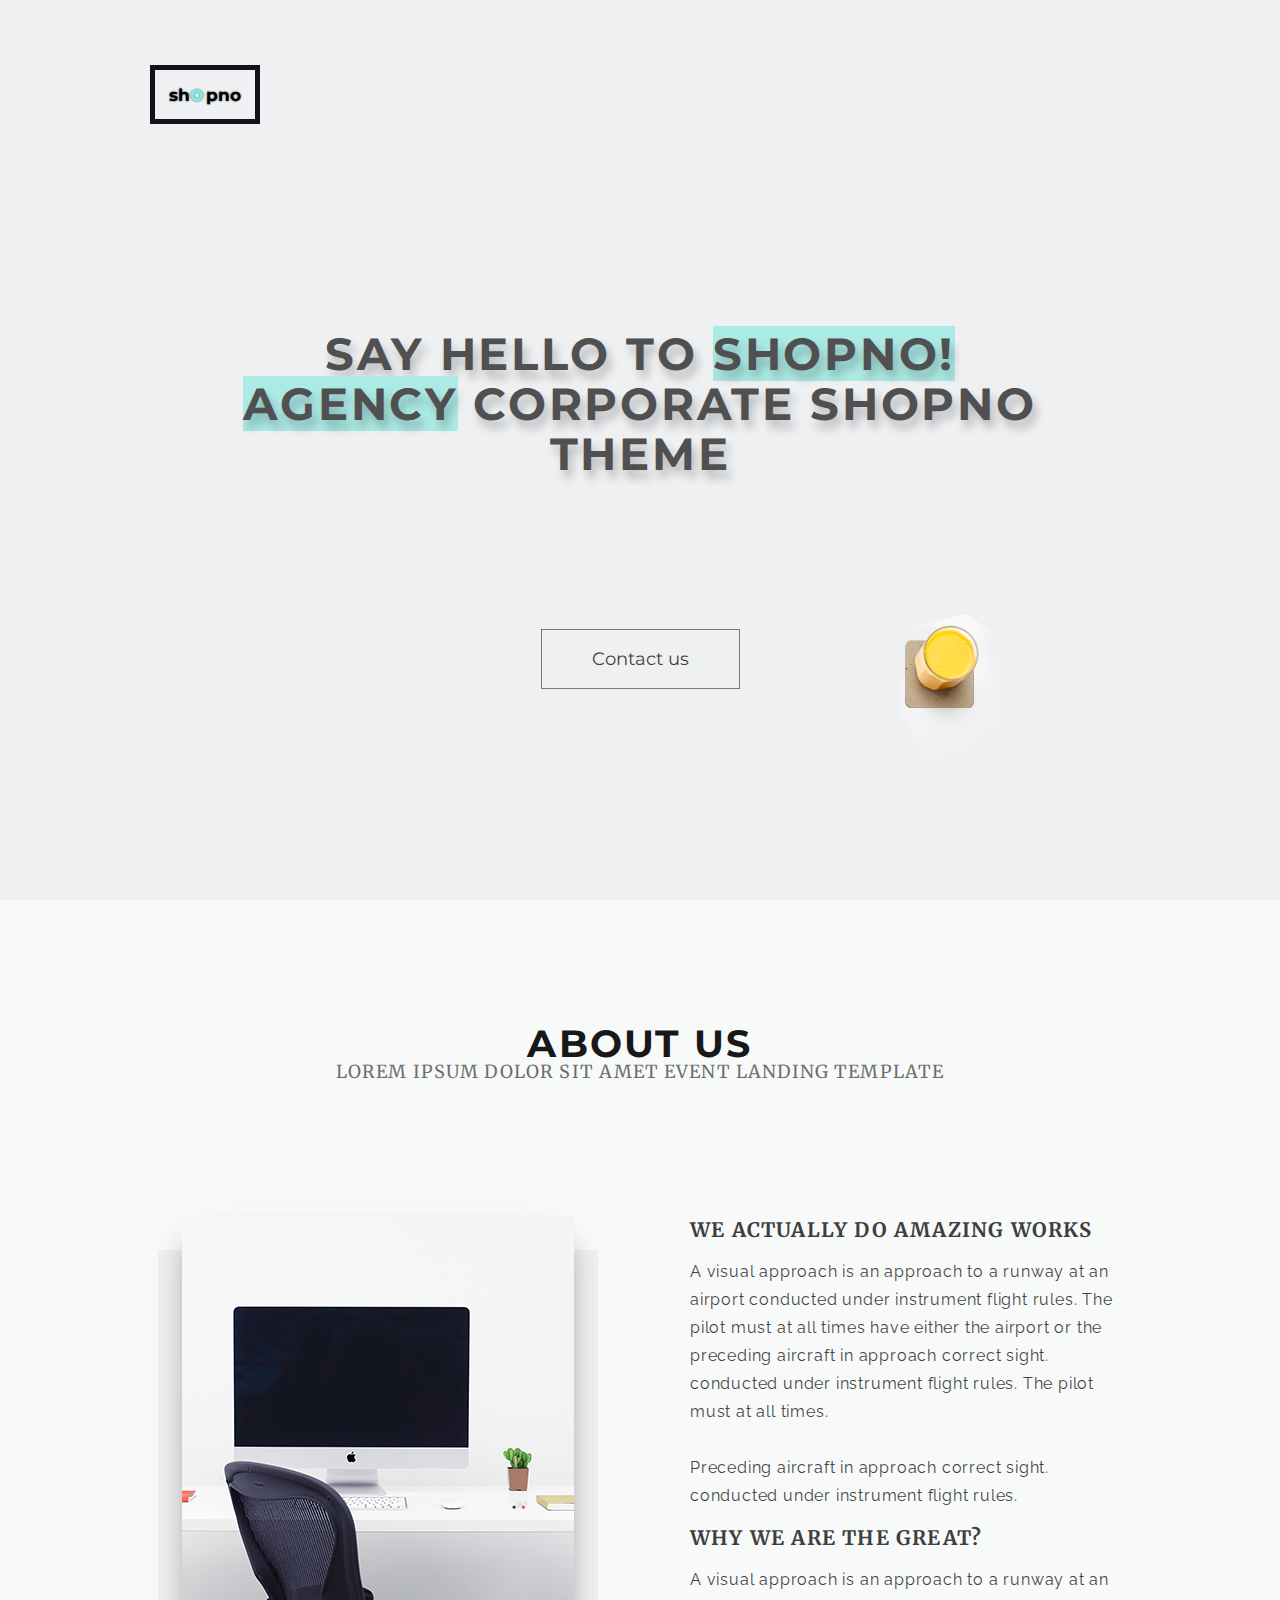
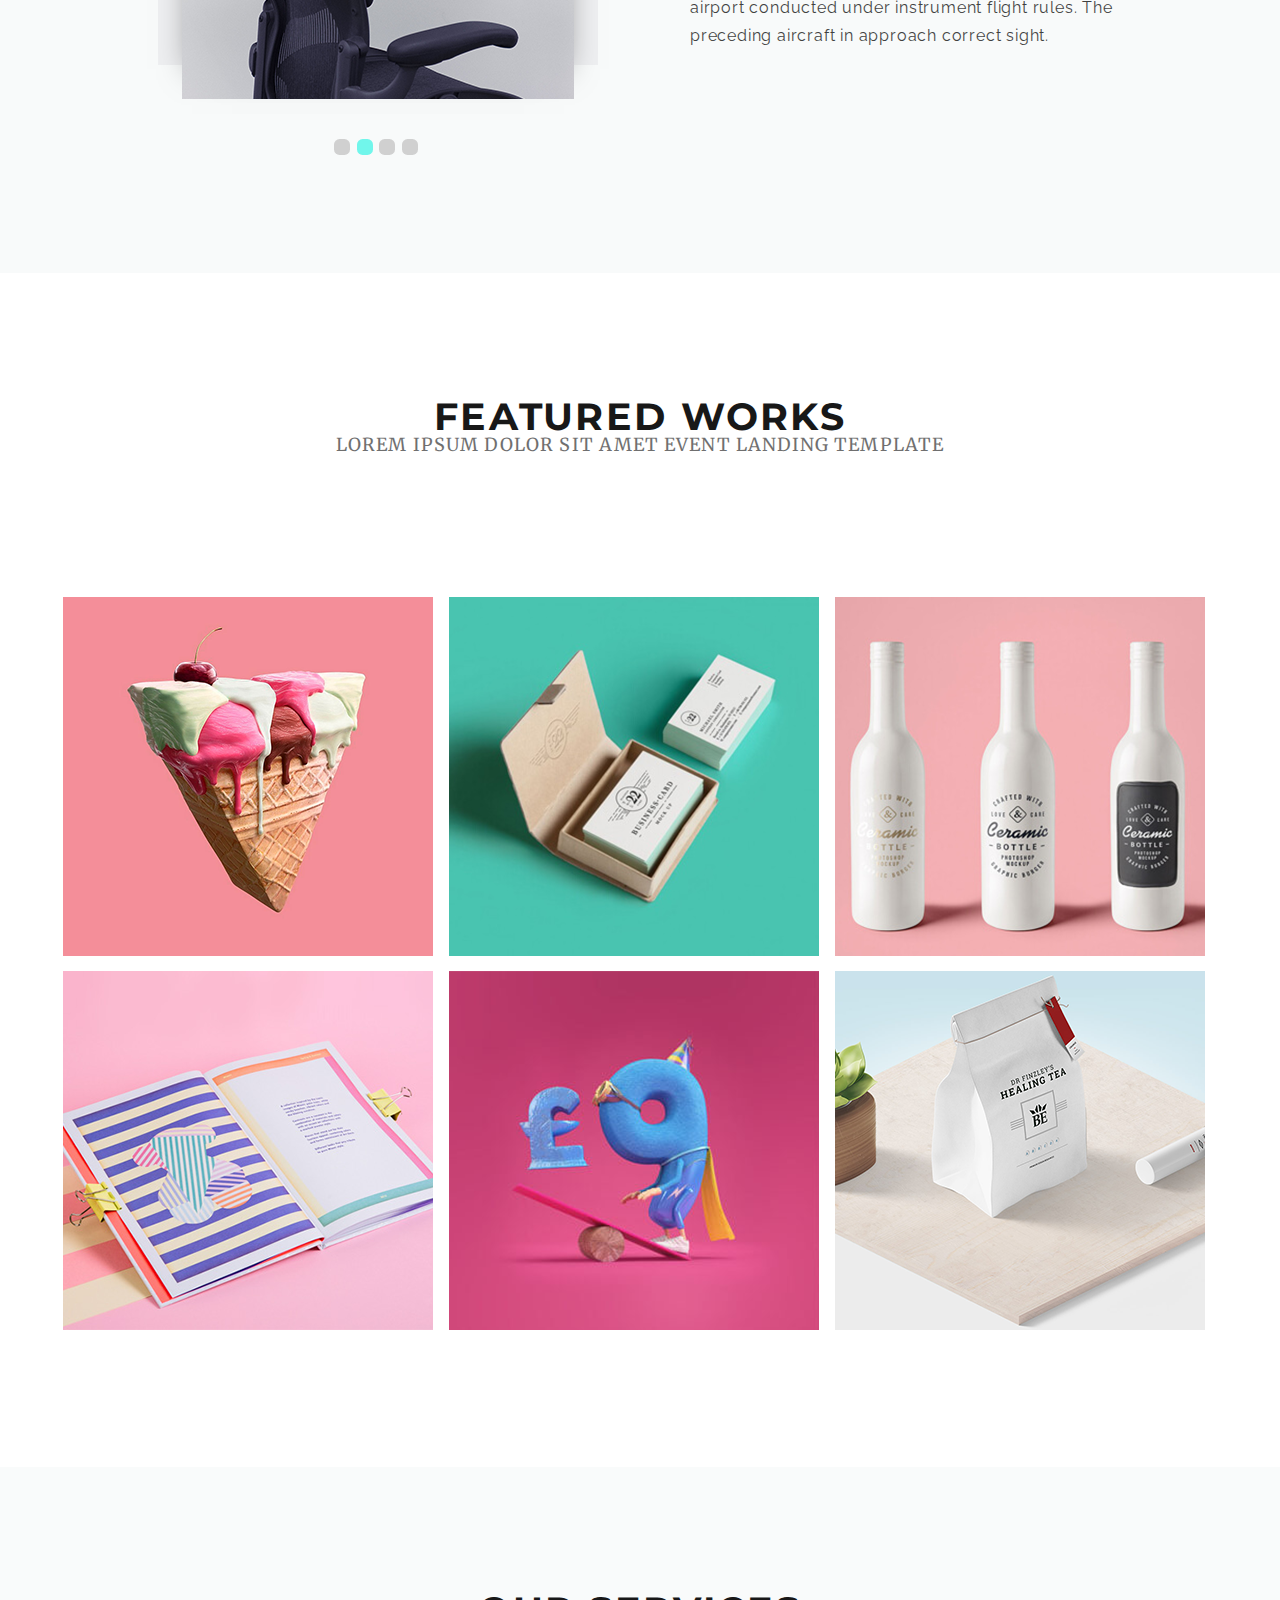
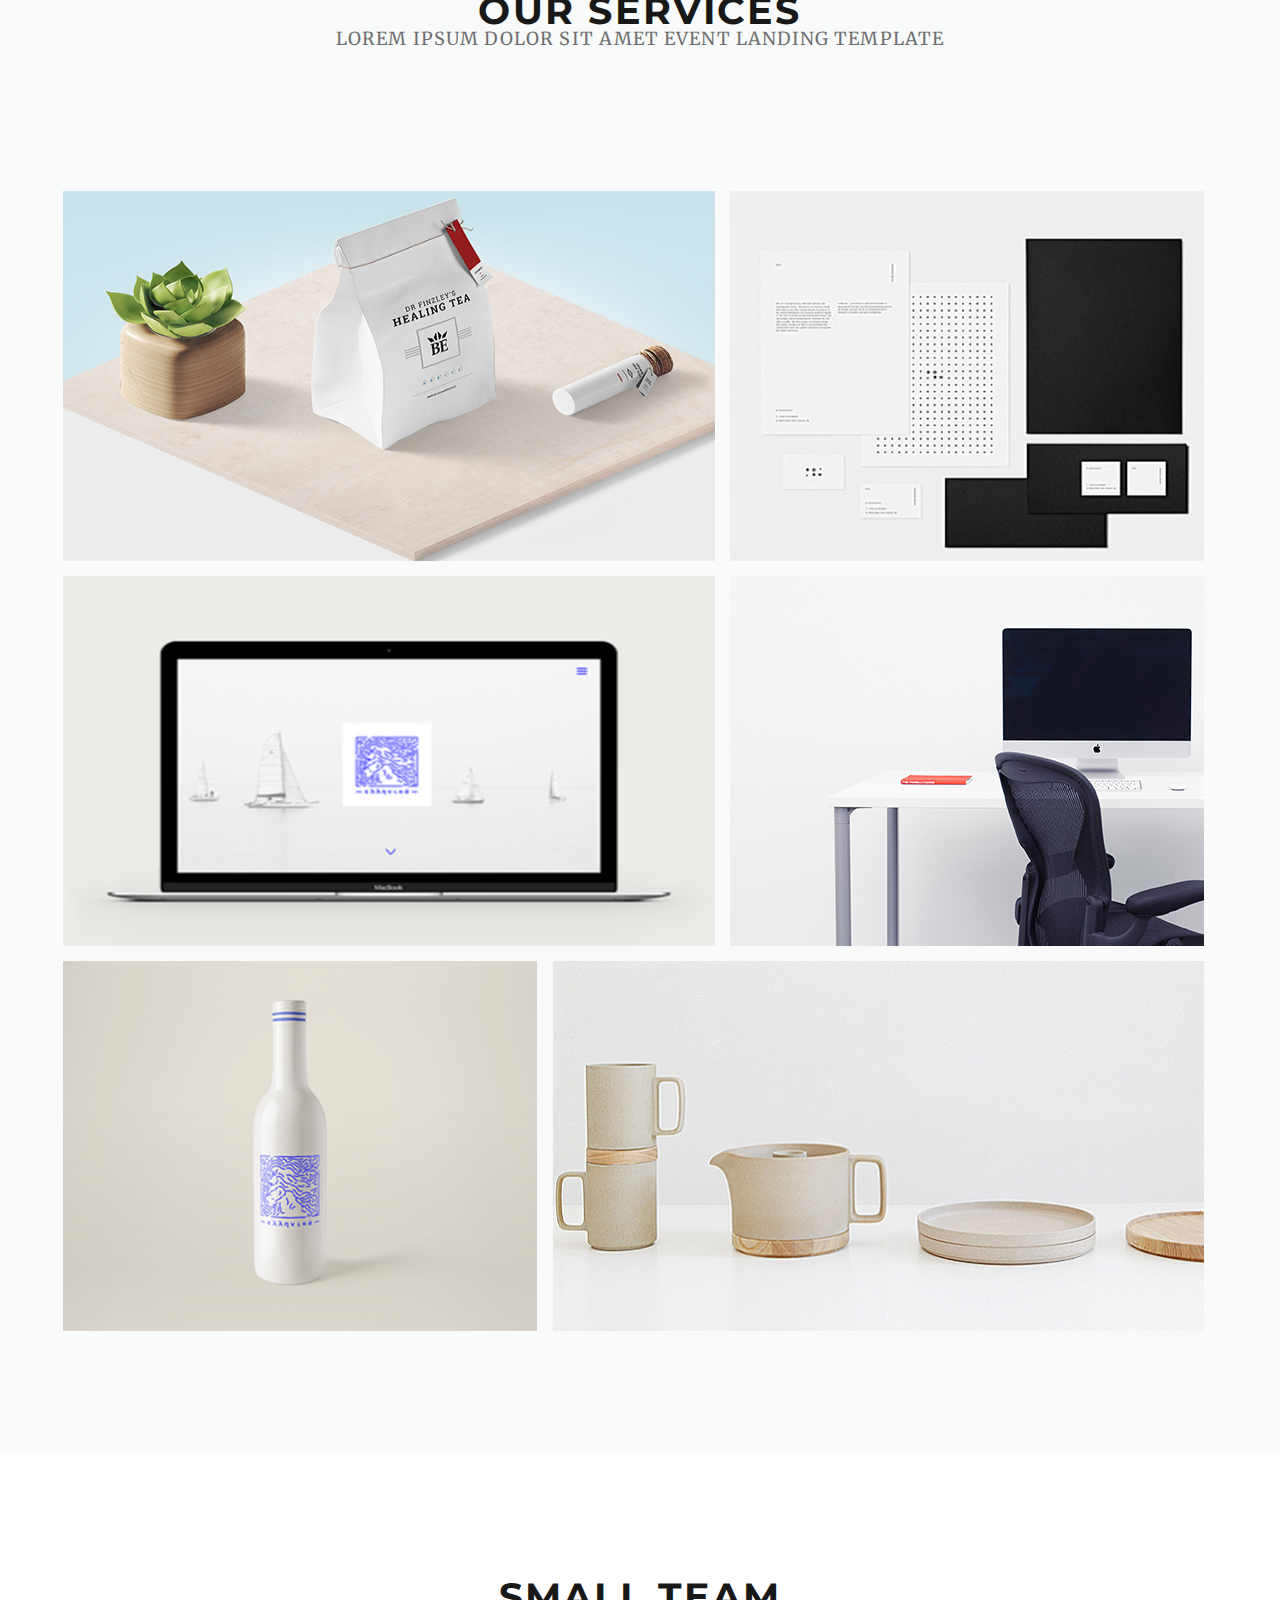
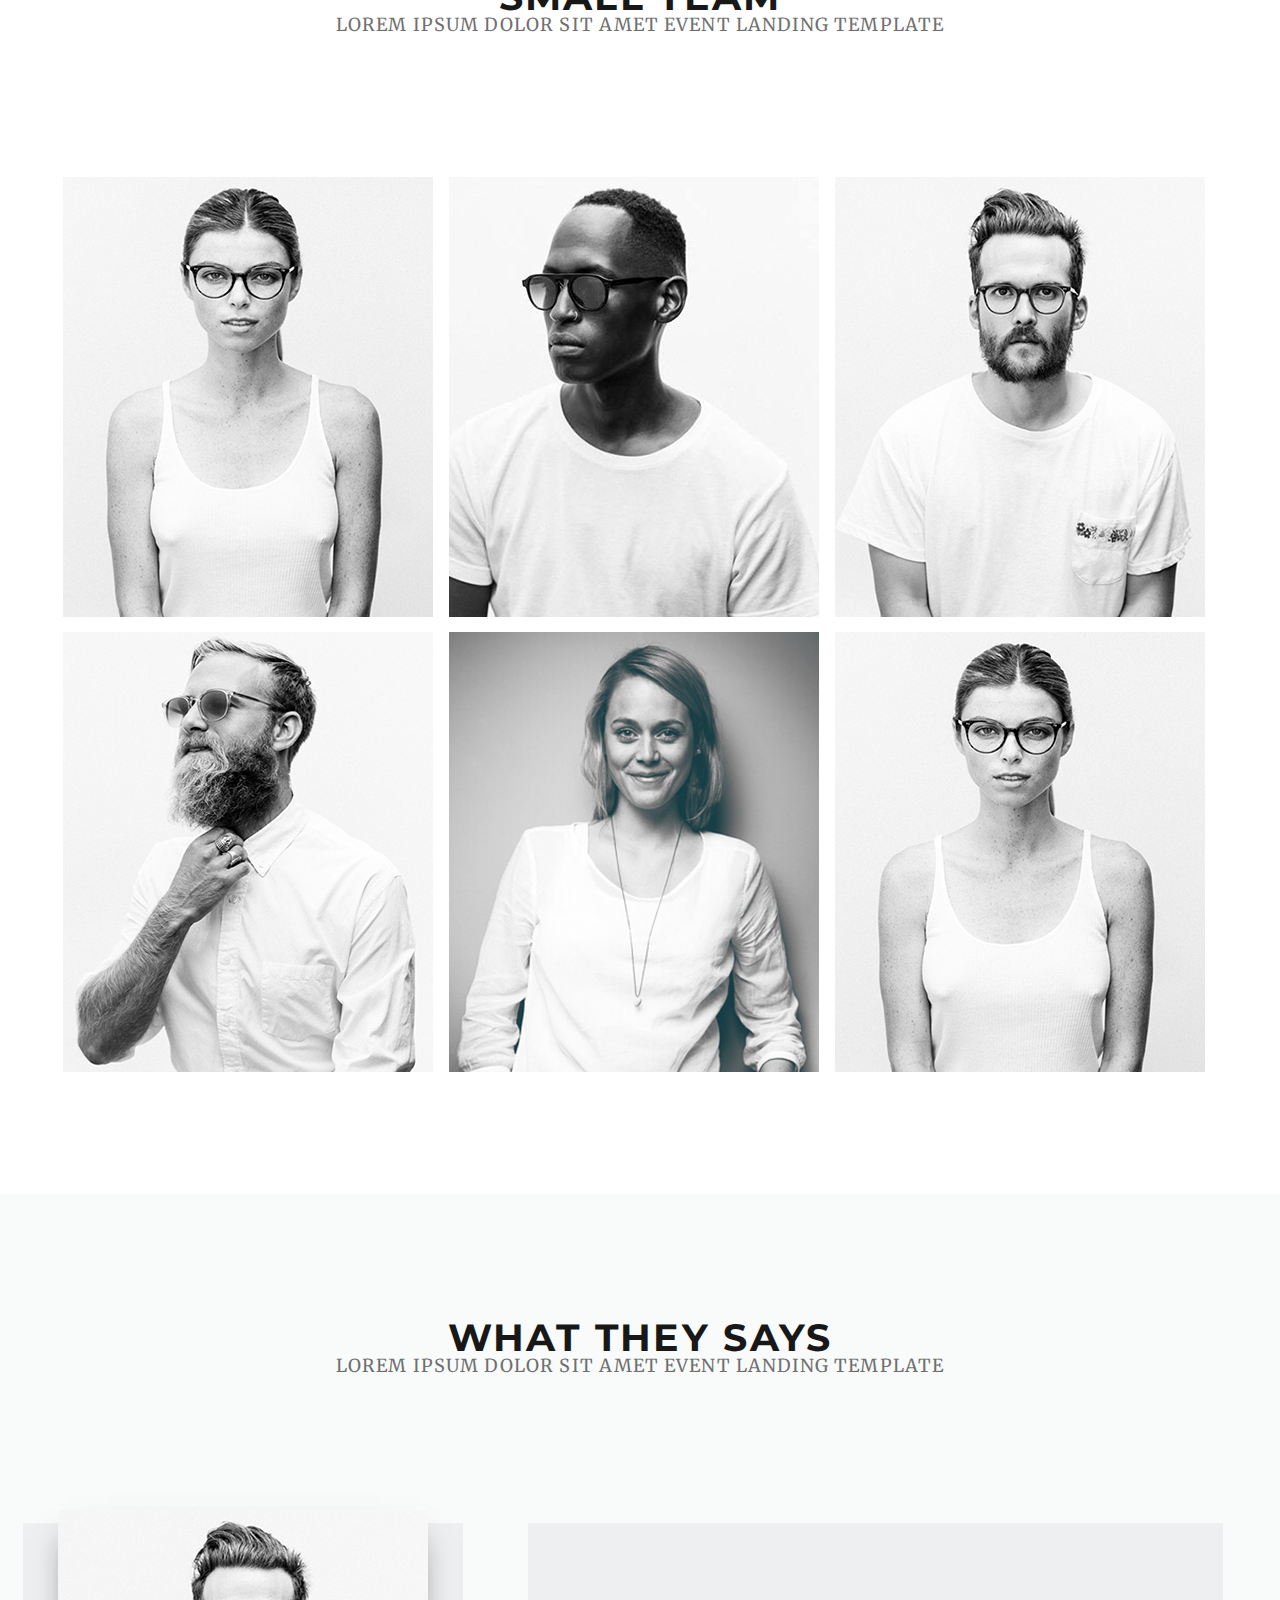
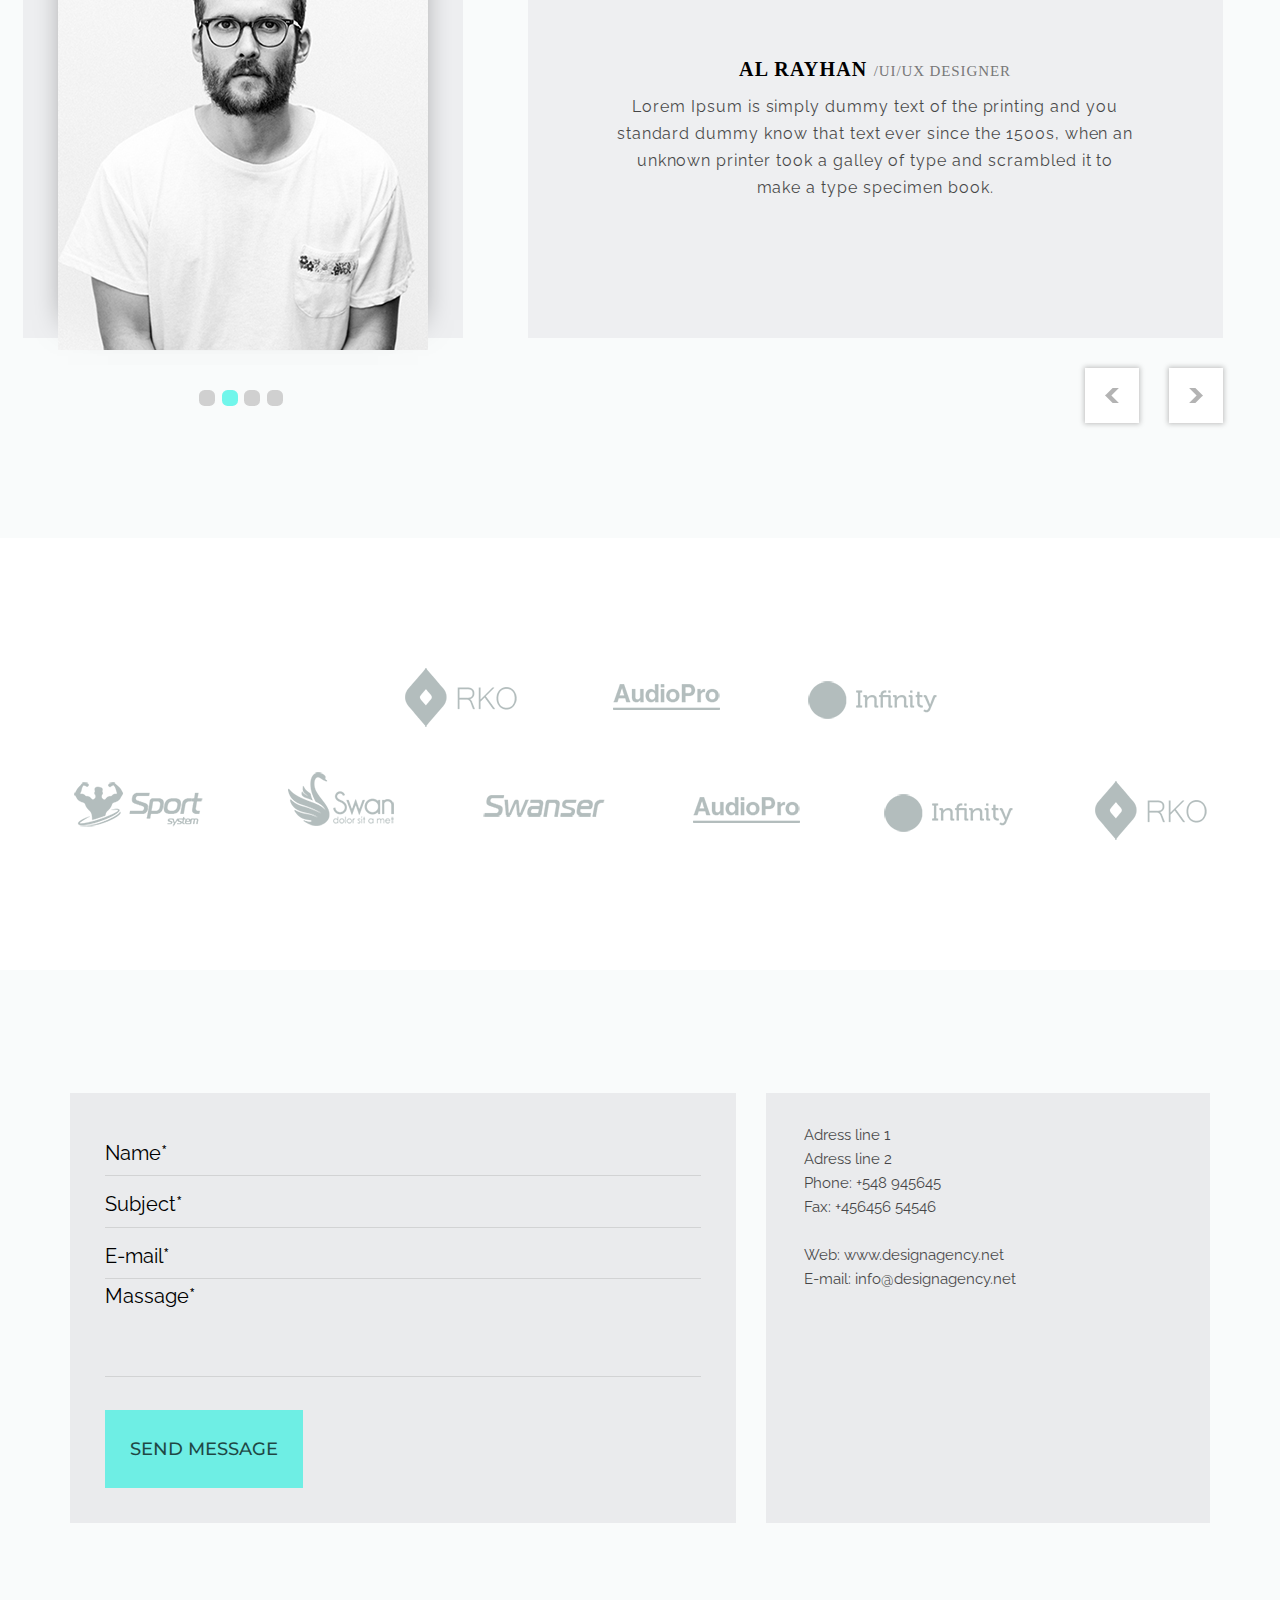
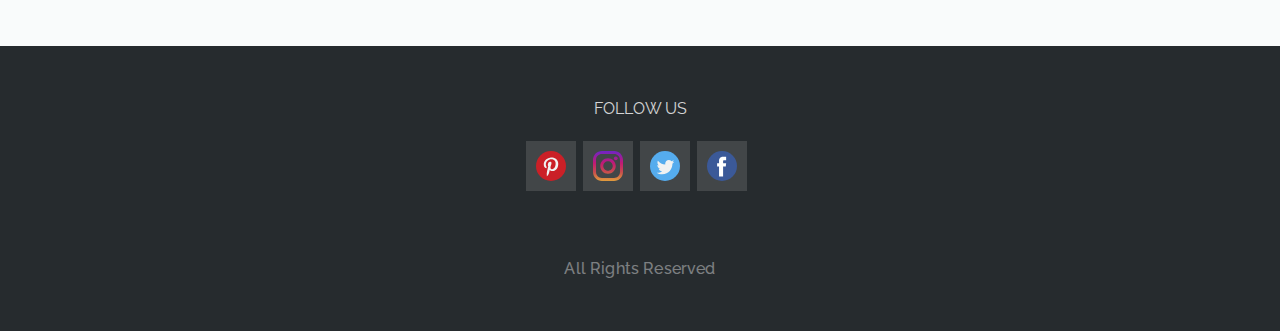
==== index.html @ 1e836f0a "Add files via upload" ====
<!-- Сообщаем браузеру как стоит обрабатывать эту страницу -->
<!DOCTYPE html>
<!-- Оболочка документа, указываем язык содержимого -->
<html lang="ru">
    <!-- Заголовок страницы, контейнер для других важных данных (не отображается) -->
    <head>
        <!-- Заголовок страницы в браузере -->
        <title>Shopno</title>
        <!-- Адаптив -->
        <meta name="viewport" content="width=device-width, initial-scale=1.0, maximum-scale=1.0, user-scalable=0" />
        <!-- Подключаем CSS -->
        <link rel="stylesheet" href="css/style.css" />
        <!-- Кодировка страницы -->
        <meta charset="UTF-8">
        <!--fonts-->
        <!--Merriweather-->
        <link href="https://fonts.googleapis.com/css2?family=Merriweather:ital,wght@0,300;0,700;1,400;1,700&display=swap" rel="stylesheet">
        <!--Montserrat-->
        <link href="https://fonts.googleapis.com/css2?family=Montserrat:wght@400;700&display=swap" rel="stylesheet">
        <!--Raleway-->
        <link href="https://fonts.googleapis.com/css2?family=Raleway:wght@400;500&display=swap" rel="stylesheet">
    </head>
    <body>
    <div class="sectionStart">
        <div class="logo"> <p>sh<span>o</span>pno</p></div>
        <div class="title"><h1>Say Hello to <span>SHOPNO! <br> Agency</span> CORPORATE SHOPNO Theme</h1>
        <div class="buttonContactUs"> <p>Contact us</p></div>
        </div>
        <div class="juiceImg"><img src="./img/5-layers.png" alt="" class="juice"></div>
    </div>

<!--    my end-->
    <div class="sectionAboutUs">
        <div class="sectionTitle">
            <h2>ABOUT US <br> <span>Lorem ipsum dolor sit amet event landing template</span></h2>
        </div>
        <div class="aboutUs">
           <div class="slider">
               <div class="slider_img">
                    <div class="blockBehind"></div>
                   <img src="./img/Image.png" alt="">
               </div>
               <div class="slider_radio">
                   <input type="radio" name="r" class="slide1">
                   <input type="radio" name="r" class="slide2" checked>
                   <input type="radio" name="r" class="slide3">
                   <input type="radio" name="r" class="slide4">
               </div>
           </div>
            <div class="aboutUs_text">
                <h2>We Actually Do amazing works</h2>
                <br>
                <p>A visual approach is an approach to a runway at an airport
                conducted under instrument flight rules. The pilot must at all times have either the airport or the preceding aircraft in approach correct sight. conducted under instrument flight rules. The pilot must at all times.
                <br> <br>
                Preceding aircraft in approach correct sight. conducted under instrument flight rules.
                </p>
                <br>
                <h2>why we are the great?</h2>
                <br>
                <p>A visual approach is an approach to a runway at an airport
                conducted under instrument flight rules.
                The preceding aircraft in approach correct sight.
                </p>
            </div>
        </div>
    </div>

    <div class="sectionFeaturedWorks">
        <div class="sectionTitle">
            <h2>featured works<br> <span>Lorem ipsum dolor sit amet event landing template</span></h2>
        </div>
        <div class="galery">
            <div class="galery_image"> <img src="./img/banner3.png" alt=""></div>
            <div class="galery_image"> <img src="./img/5.png" alt=""></div>
            <div class="galery_image"> <img src="./img/6.png" alt=""></div>
            <div class="galery_image"> <img src="./img/work4.png" alt=""></div>
            <div class="galery_image"> <img src="./img/9.png" alt=""></div>
            <div class="galery_image"> <img src="./img/home_dietitian_sectionbg_1.png" alt=""></div>
        </div>
    </div>






    <div class="sectionOurServices">
        <div class="sectionTitle">
            <h2>our services<br> <span>Lorem ipsum dolor sit amet event landing template</span></h2>
        </div>
        <div class="galery2">
            <div class="galery_image__66">
            <a href="#"><div class=hoverEfect>
                <h2>cool psd Design</h2>
                <p>Our most popular service is our we know that sometimes it’s something and you middle most...
                <br> <br>
                know more →
                </p>
            </div></a>
            <img src="./img/home_dietitian_sectionbg_12.png" alt="">
            </div>
            <div class="galery_image__33">
            <a href="#"><div class=hoverEfect>
                <h2>cool psd Design</h2>
                <p>Our most popular service is our we know that sometimes it’s something and you middle most...
                <br> <br>
                know more →
                </p>
            </div></a>
            <img src="./img/img-9.png" alt=""></div>
            <div class="galery_image__66">
            <a href="#"><div class=hoverEfect>
                <h2>Designing is The Cool</h2>
                <p>Our most popular service is our Virtual Receptionist. We know that ...
                <br> <br>
                know more →
                </p>
            </div></a>
            <img src="./img/griego3_1x.png" alt=""></div>
            <div class="galery_image__33">
            <a href="#"><div class=hoverEfect>
                <h2>PSD TO HTML KORI</h2>
                <p>We know that sometimes it’s something and you middle most...
                <br> <br>
                know more →
                </p>
            </div></a>
            <img src="./img/careers-00.png" alt=""></div>
            <div class="galery_image__33">
            <a href="#"><div class=hoverEfect>
                <h2>cool psd Design</h2>
                <p>Our most popular service is our we know that sometimes it’s something and you middle most...
                <br> <br>
                know more →
                </p>
            </div></a>
            <img src="./img/griego4_1x.png" alt=""></div>
            <div class="galery_image__66">
            <a href="#"><div class=hoverEfect>
                <h2>Designing is The Cool</h2>
                <p>Our most popular service is our Virtual Receptionist. We know that ...
                <br> <br>
                know more →</p>
            </div></a>
            <img src="./img/blog-3.png" alt=""></div>
        </div>
    </div>








    <div class="sectionSmallTeam">
        <div class="sectionTitle">
            <h2>small team<br> <span>Lorem ipsum dolor sit amet event landing template</span></h2>
        </div>
        <div class="galery">
            <div class="galery_image">
            <div class="hover_SmallTeam">
                <h2>AL RAYHAN / <span>UI Designer</span></h2>
                <p>Lorem Ipsum is not simply is  an action designer random text.It has roots in a piece. </p>
            </div>
            <img src="./img/team_3.png" alt=""></div>
            <div class="galery_image">
            <div class="hover_SmallTeam">
                <h2>AL RAYHAN / <span>UI Designer</span></h2>
                <p>Lorem Ipsum is not simply is  an action designer random text.It has roots in a piece. </p>
            </div>
            <img src="./img/team_4.png" alt=""></div>
            <div class="galery_image">
            <div class="hover_SmallTeam">
                <h2>AL RAYHAN / <span>UI Designer</span></h2>
                <p>Lorem Ipsum is not simply is  an action designer random text.It has roots in a piece. </p>
            </div>
            <img src="./img/team_1.png" alt=""></div>
            <div class="galery_image">
            <div class="hover_SmallTeam">
                <h2>AL RAYHAN / <span>UI Designer</span></h2>
                <p>Lorem Ipsum is not simply is  an action designer random text.It has roots in a piece. </p>
            </div>
            <img src="./img/team_2.png" alt=""></div>
            <div class="galery_image">
            <div class="hover_SmallTeam">
                <h2>AL RAYHAN / <span>UI Designer</span></h2>
                <p>Lorem Ipsum is not simply is  an action designer random text.It has roots in a piece. </p>
            </div>
            <img src="./img/3.png" alt=""></div>
            <div class="galery_image">
            <div class="hover_SmallTeam">
                <h2>AL RAYHAN / <span>UI Designer</span></h2>
                <p>Lorem Ipsum is not simply is  an action designer random text.It has roots in a piece. </p>
            </div>
            <img src="./img/team_3.png" alt=""></div>
        </div>
    </div>



    <div class="sectionWhatTheySays">
        <div class="sectionTitle">
            <h2>what they says<br> <span>Lorem ipsum dolor sit amet event landing template</span></h2>
        </div>
        <div class="teamSlider">
           <div class="slider" style="flex-basis: 33%;">
               <div class="slider_img">
                    <div class="blockBehind"></div>
                   <img src="./img/team_1.png" alt="">
               </div>
               <div class="slider_radio">
                   <input type="radio" name="r2" class="slide11">
                   <input type="radio" name="r2" class="slide22" checked>
                   <input type="radio" name="r2" class="slide33">
                   <input type="radio" name="r2" class="slide44">
               </div>
           </div>
            <div class="textCard">
                <div class="textBlock">
                    <h2>AL RAYHAN <span>/UI/UX DESIGNER</span></h2>
                    <br>
                    <p>Lorem Ipsum is simply dummy text of the printing and you standard dummy know that text ever since the 1500s, when an unknown printer took a galley of type and scrambled it to make a type specimen book.</p>
                </div>
                <div class="buttons">
                    <div class="buttonSlider"> <img src="./img/Shape_3.png" alt="" class="visibleButton">
                    <img src="./img/Shape_4.png" alt="" style="transform:rotate(180deg);" class="changeButton">
                    </div>
                    <div class="buttonSlider"> <img src="./img/Shape_3.png" alt="" style="transform:rotate(180deg);" class="visibleButton">
                    <img src="./img/Shape_4.png" alt="" class="changeButton">
                    </div>
                </div>
            </div>
        </div>
    </div>


    <div class="sectionTitle">
        <img src="./img/1_copy_2.png" alt="">
    </div>



    <div class="feedBack">
       <div class="feedBack_blocks">
            <div class="massageBlock">
                <input type="name" placeholder="Name*">
                <input type="text" placeholder="Subject*">
                <input type="mail" placeholder="E-mail*">
                <textarea type="text" placeholder="Massage*" symbols="40"></textarea>
                <div class="buttonSend">
                    <p>SEND MESSAGE</p>
                </div>
            </div>
            <div class="novigationBlock">
                <p> Adress line 1  <br>
                    Adress line 2  <br>
                    Phone: +548 945645 <br>
                    Fax: +456456 54546 <br> <br>

                    Web: www.designagency.net <br>
                    E-mail: info@designagency.net
           </p>
           <div class="map">
                <iframe width="100%" height="100%" src="https://maps.google.com/maps?width=700&amp;height=440&amp;hl=en&amp;q=%D0%97%D0%B0%D0%BF%D0%BE%D1%80%D0%BE%D0%B6%D1%8C%D0%B5%2C%20%D0%A0%D0%B5%D0%BA%D0%BE%D1%80%D0%B4%D0%BD%D0%B0%D1%8F%2029+(%D0%9D%D0%B0%D0%B7%D0%B2%D0%B0%D0%BD%D0%B8%D0%B5)&amp;ie=UTF8&amp;t=&amp;z=13&amp;iwloc=B&amp;output=embed" frameborder="0" scrolling="no" marginheight="0" marginwidth="0"></iframe>
           </div>
            </div>
        </div>
    </div>

    <footer>

       <h2>FOLLOW US</h2>
       <div class="links">
       <div class="socialLinks"> <img src="./img/pinterest.svg" alt=""></div>
       <div class="socialLinks"> <img src="./img/instagram.svg" alt=""></div>
       <div class="socialLinks"> <img src="./img/twitter.svg" alt=""></div>
       <div class="socialLinks"> <img src="./img/facebook.svg" alt=""></div>
       </div>
       <p>All Rights Reserved</p>
    </footer>

    </body>
</html>
---- css/style.css ----
@charset "UTF-8";
/*Обнуление*/
* {
  padding: 0;
  margin: 0;
  border: 0;
}

*, *:before, *:after {
  box-sizing: border-box;
}

:focus, :active {
  outline: none;
}

a:focus, a:active {
  outline: none;
}

nav, footer, header, aside {
  display: block;
}

html, body {
  height: 100%;
  width: 100%;
  font-size: 100%;
  line-height: 1;
  font-size: 14px;
  -ms-text-size-adjust: 100%;
  -moz-text-size-adjust: 100%;
  -webkit-text-size-adjust: 100%;
}

input, button, textarea {
  font-family: inherit;
}

input::-ms-clear {
  display: none;
}

button {
  cursor: pointer;
}

button::-moz-focus-inner {
  padding: 0;
  border: 0;
}

a, a:visited {
  text-decoration: none;
}

a:hover {
  text-decoration: none;
}

ul li {
  list-style: none;
}

img {
  vertical-align: top;
}

h1, h2, h3, h4, h5, h6 {
  font-size: inherit;
  font-weight: inherit;
}

/*--------------------*/
.sectionTitle {
  display: flex;
  justify-content: center;
  align-items: center;
  padding: 130px 170px;
  text-align: center;
}
.sectionTitle h2 {
  display: block;
  opacity: 0.9;
  color: #000000;
  font-family: Montserrat;
  font-size: 38px;
  font-weight: 700;
  line-height: 28px;
  text-transform: uppercase;
  letter-spacing: 2.28px;
}
.sectionTitle span {
  display: block;
  opacity: 0.62;
  color: #000000;
  font-family: Merriweather;
  font-size: 18px;
  font-weight: 400;
  line-height: 28px;
  text-transform: uppercase;
  letter-spacing: 1.08px;
}

.slider {
  flex-basis: 50%;
  margin: 0 50px 0 0;
}

.slider_img {
  position: relative;
  display: flex;
  align-items: center;
  justify-content: center;
}
.slider_img img {
  z-index: 2;
  box-shadow: -20px 0 30px -30px rgba(0, 0, 0, 0.5), 20px 0 30px -30px rgba(0, 0, 0, 0.5);
}

.blockBehind {
  width: 440px;
  height: 415px;
  position: absolute;
  background: #eeeff1;
  z-index: 1;
}

.slider_radio {
  padding: 40px 0 0 0;
}
.slider_radio input {
  -webkit-appearance: none;
  appearance: none;
  cursor: pointer;
  border-radius: 35%;
  width: 16px;
  height: 16px;
  background: #d0d0d0;
  transition: 0.2s all linear;
  margin-right: 3px;
  position: relative;
}
.slider_radio input:checked {
  background: #71f6eb;
}

.galery {
  display: inline-flex;
  flex-wrap: wrap;
  width: 1170px;
}
.galery .galery_image {
  padding: 7.5px;
  flex-basis: 33%;
  display: flex;
  justify-content: center;
  align-items: center;
  position: relative;
}

body {
  left: 0;
  top: 0;
  margin: 0;
}

.sectionStart {
  padding: 65px 150px;
  height: 100vh;
  background: #eff0f2;
  position: relative;
}
.sectionStart .logo {
  display: flex;
  justify-content: center;
  align-items: center;
  padding: 10px;
  width: 110px;
  border: 5px solid #170f1c;
}
.sectionStart .logo p {
  text-shadow: 0 0 2px rgba(21, 21, 22, 0.75);
  color: #000000;
  font-family: Montserrat;
  font-size: 17px;
  font-weight: bold;
  line-height: 28px;
}
.sectionStart .logo p span {
  color: #77efe5;
  font-size: 21px;
  font-weight: bold;
  letter-spacing: 1.26px;
}
.sectionStart .title {
  width: 100%;
  height: 100%;
  position: relative;
  display: flex;
  align-items: center;
  justify-content: center;
  flex-direction: column;
}
.sectionStart .title h1 {
  text-align: center;
  font-family: Montserrat;
  font-size: 45px;
  font-weight: 700;
  text-transform: uppercase;
  letter-spacing: 2.7px;
  line-height: 50px;
  text-shadow: 4px 8px 10px rgba(0, 0, 0, 0.24);
  color: #505050;
  margin: 0 0 50px 0;
}
.sectionStart .title span {
  background: #aceae6;
}
.sectionStart .title .buttonContactUs {
  display: flex;
  justify-content: center;
  align-items: center;
  padding: 15px 50px;
  border: 1px solid #777879;
  margin: 100px 0 0 0;
  transition: 0.2s;
  cursor: pointer;
}
.sectionStart .title .buttonContactUs p {
  opacity: 0.75;
  color: #000000;
  font-family: Montserrat;
  font-size: 18px;
  line-height: 28px;
  text-align: left;
}
.sectionStart .title .buttonContactUs:hover {
  background: #aceae6;
}
.sectionStart .juiceImg {
  position: absolute;
  right: 260px;
  bottom: 130px;
}

.sectionAboutUs {
  text-align: center;
  background: #f8fafa;
}
.sectionAboutUs .aboutUs {
  display: inline-flex;
  width: 950px;
  padding: 0 0 115px 0;
}
.sectionAboutUs .aboutUs_text {
  flex-basis: 50%;
  margin: 0 0 0 50px;
}
.sectionAboutUs .aboutUs_text h2 {
  opacity: 0.75;
  color: #000000;
  font-family: Merriweather;
  font-size: 20px;
  font-weight: bold;
  line-height: 28px;
  text-align: left;
  text-transform: uppercase;
  letter-spacing: 1.2px;
}
.sectionAboutUs .aboutUs_text p {
  opacity: 0.74;
  color: #000000;
  font-family: Raleway;
  font-size: 16px;
  line-height: 28px;
  text-align: left;
  letter-spacing: 0.8px;
}
.sectionFeaturedWorks {
  text-align: center;
  background: #ffffff;
  padding: 0 0 130px 0;
}

.hoverEfect {
  display: none;
  width: 100%;
  height: 100%;
  background: rgba(0, 0, 0, 0.5);
  padding: 65px 30px;
}
.hoverEfect h2 {
  opacity: 0.95;
  color: #ffffff;
  font-family: Merriweather;
  font-size: 25px;
  line-height: 29px;
  text-align: left;
  font-weight: bold;
  text-transform: uppercase;
  letter-spacing: 1px;
}
.hoverEfect p {
  opacity: 0.9;
  color: #ffffff;
  font-family: Raleway;
  font-size: 20px;
  line-height: 25px;
  text-align: left;
  font-style: normal;
  letter-spacing: 0.32px;
}

.sectionOurServices {
  text-align: center;
  background: #f9fbfb;
  padding: 0 0 115px 0;
}
.sectionOurServices .galery2 {
  display: inline-flex;
  width: 1170px;
  flex-wrap: wrap;
}
.sectionOurServices .galery_image__66 {
  flex-basis: 66;
  margin: 7.5px;
  position: relative;
}
.sectionOurServices .galery_image__66 img {
  width: 652px;
  height: 370px;
}
.sectionOurServices .galery_image__33 {
  flex-basis: 33.333333%;
  margin: 7.5px;
  position: relative;
}
.sectionOurServices .galery_image__33 img {
  width: 474px;
  height: 370px;
}

.galery_image__66:hover .hoverEfect {
  position: absolute;
  display: block;
}

.galery_image__33:hover .hoverEfect {
  position: absolute;
  display: block;
}

.sectionSmallTeam {
  text-align: center;
  background: #ffffff;
  padding: 0 0 115px 0;
}

.hover_SmallTeam {
  display: none;
}
.hover_SmallTeam h2 {
  padding: 20px 40px 0 40px;
  opacity: 0.95;
  color: #000;
  font-family: Merriweather;
  font-size: 15px;
  font-weight: bold;
  line-height: 24px;
}
.hover_SmallTeam h2 span {
  color: #767070;
  font-family: "Merriweather - Regular";
  font-style: italic;
  letter-spacing: 0.45px;
}
.hover_SmallTeam p {
  padding: 20px 40px 40px 40px;
  float: left;
  opacity: 0.8;
  color: #000000;
  font-family: Raleway;
  font-size: 16px;
  line-height: 24px;
}

.galery_image:hover .hover_SmallTeam {
  display: block;
  width: 80%;
  height: 40%;
  bottom: 50px;
  background: #6ff5ea;
  position: absolute;
}

.sectionWhatTheySays {
  background: #f9fbfb;
  padding: 0 0 115px 0;
  text-align: center;
}
.sectionWhatTheySays .teamSlider {
  display: inline-flex;
  width: 1165px;
}
.sectionWhatTheySays .textCard {
  position: relative;
  display: flex;
  justify-content: center;
  flex-direction: column;
  flex-basis: 66%;
  margin: 12.5px 0 0 50px;
}
.sectionWhatTheySays .textBlock {
  display: flex;
  justify-content: center;
  align-items: center;
  flex-direction: column;
  background: #eeeff1;
  height: 415px;
  padding: 0 85px;
}
.sectionWhatTheySays .textBlock h2 {
  color: #000000;
  font-family: "Merriweather - Bold";
  font-size: 20px;
  font-weight: bold;
  letter-spacing: 1.2px;
  text-transform: uppercase;
}
.sectionWhatTheySays .textBlock span {
  font-family: "Merriweather - Regular";
  font-weight: 400;
  color: #787878;
  font-size: 15px;
  letter-spacing: 0.9px;
  text-transform: uppercase;
}
.sectionWhatTheySays .textBlock p {
  opacity: 0.7;
  color: #000000;
  font-family: Raleway;
  font-size: 16px;
  font-weight: 400;
  line-height: 27px;
  text-align: center;
  letter-spacing: 0.96px;
}

.buttons {
  position: relative;
  display: flex;
  justify-content: flex-end;
  flex-direction: row;
}
.buttons .buttonSlider {
  background: #ffffff;
  padding: 20px;
  width: -webkit-fit-content;
  width: fit-content;
  box-shadow: 0 0 5px 1px #bfbfbf;
  margin: 30px 0 0 30px;
  transition: 0.2s;
  cursor: pointer;
}
.buttons .buttonSlider .changeButton {
  display: none;
}

.buttonSlider:hover {
  background: #71f6eb;
}

.buttonSlider:hover .changeButton {
  display: block;
}

.buttonSlider:hover .visibleButton {
  display: none;
}

.feedBack {
  background: #f9fbfb;
  display: flex;
  justify-content: center;
  padding: 123px 0;
}
.feedBack .feedBack_blocks {
  width: 1140px;
  display: flex;
  justify-content: center;
  align-items: center;
}
.feedBack .massageBlock {
  height: 430px;
  flex-basis: 60%;
  display: flex;
  flex-direction: column;
  padding: 35px;
  background-color: #eaebed;
  margin: 0 15px 0 0;
}
.feedBack input, .feedBack textarea {
  background: rgba(0, 0, 0, 0);
  border-bottom: 1px solid rgba(0, 0, 0, 0.1);
  font-family: Raleway;
  color: #000000;
  font-size: 20px;
  resize: none;
  height: 50px;
  margin: 2.5px 0;
}
.feedBack textarea {
  height: 100px;
}
.feedBack .buttonSend {
  background: #6eeee4;
  width: -webkit-fit-content;
  width: fit-content;
  padding: 25px;
  transition: 0.5s;
  cursor: pointer;
  margin: 30px 0 0 0;
}
.feedBack .buttonSend p {
  opacity: 0.7;
  color: #000000;
  font-family: Montserrat;
  font-size: 18px;
  font-weight: 500;
  line-height: 28px;
  text-transform: uppercase;
}
.feedBack .buttonSend:hover {
  box-shadow: 0 0 10px 1px #7b7b7b;
}
.feedBack .novigationBlock {
  height: 430px;
  flex-basis: 40%;
  margin: 0 0 0 15px;
  padding: 30px;
  background-color: #eaebed;
}
.feedBack .novigationBlock p {
  opacity: 0.7;
  color: #000000;
  font-family: Raleway;
  font-size: 15px;
  font-weight: 400;
  line-height: 24px;
  text-align: left;
  margin: 0 0 20px 8px;
}
.feedBack .map {
  height: 200px;
}

::placeholder {
  /* Chrome, Firefox, Opera, Safari 10.1+ */
  color: #000000;
  opacity: 1;
}

:-ms-input-placeholder {
  /* Internet Explorer 10-11 */
  font-family: "Merriweather - Bold";
}

::-ms-input-placeholder {
  /* Microsoft Edge */
  color: #ffffff;
}

footer {
  background: #262b2e;
  display: flex;
  align-items: center;
  justify-content: center;
  flex-direction: column;
  padding: 50px 0 50px 0;
}
footer h2 {
  opacity: 0.8;
  color: #ffffff;
  font-family: Raleway;
  font-size: 16px;
  font-weight: 400;
  line-height: 25px;
  text-align: left;
  text-transform: uppercase;
}
footer .links {
  display: flex;
}
footer .socialLinks {
  background: #424648;
  padding: 10px;
  transition: 0.5s;
  margin: 20px 7px 35px 0;
  width: -webkit-fit-content;
  width: fit-content;
  cursor: pointer;
}
footer .socialLinks img {
  width: 30px;
  height: 30px;
}
footer p {
  margin: 30px 0 0 0;
  opacity: 0.4;
  color: #ffffff;
  font-family: Raleway;
  font-size: 16px;
  font-weight: 500;
  line-height: 25px;
  text-align: center;
  letter-spacing: 0.16px;
}

.socialLinks:hover {
  background: #6eeee3;
}
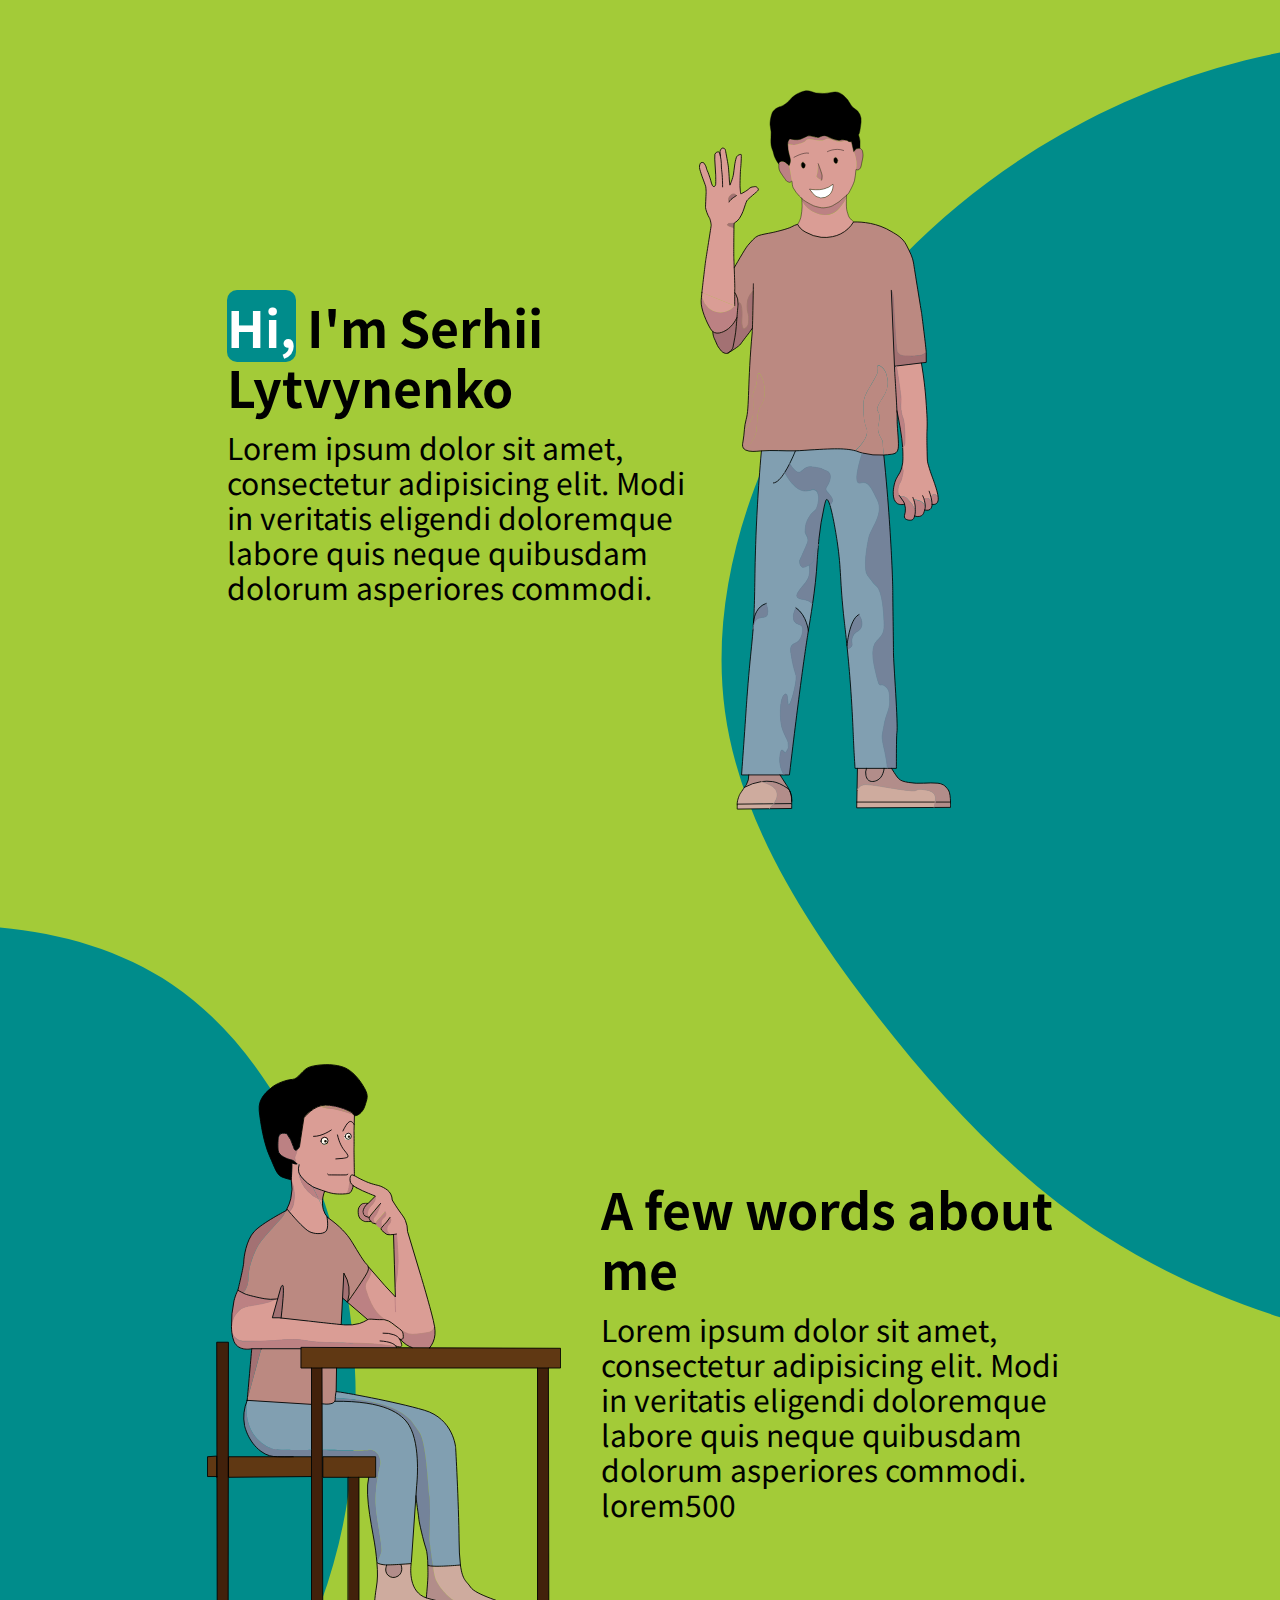
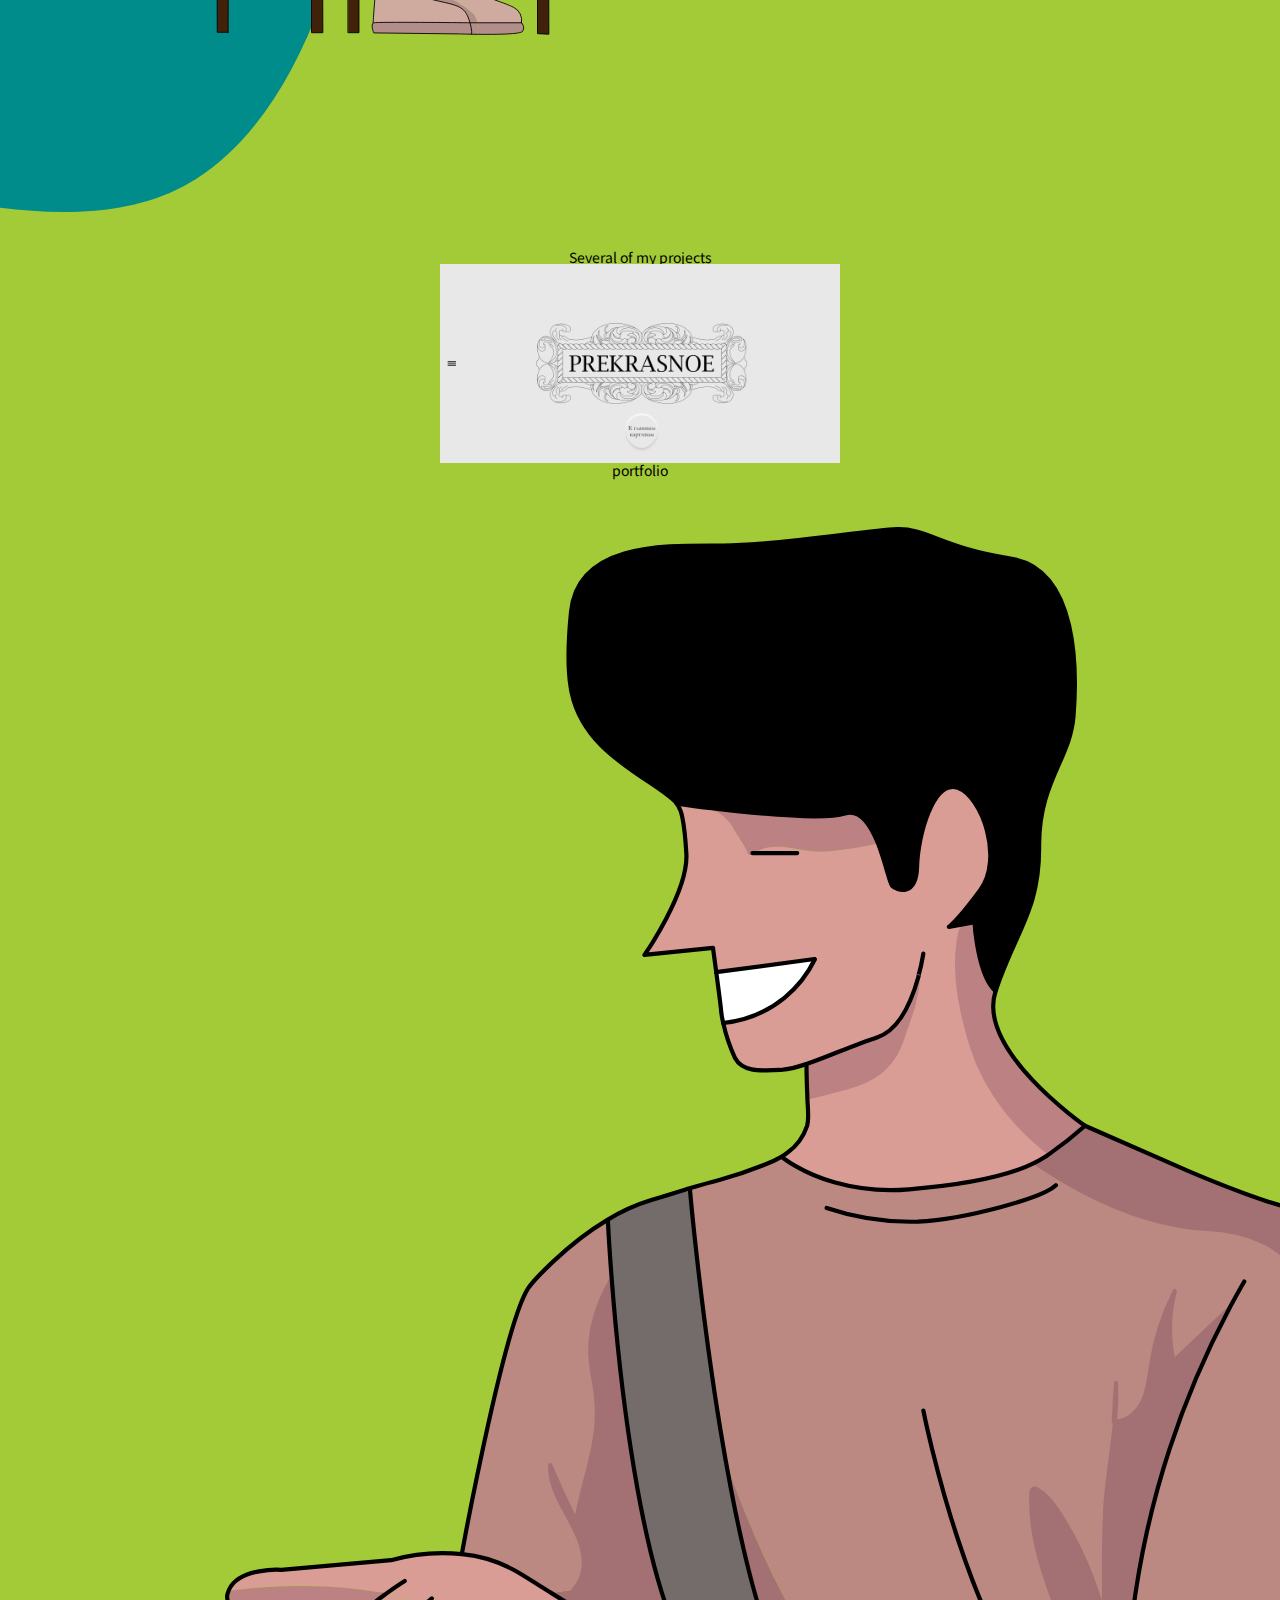
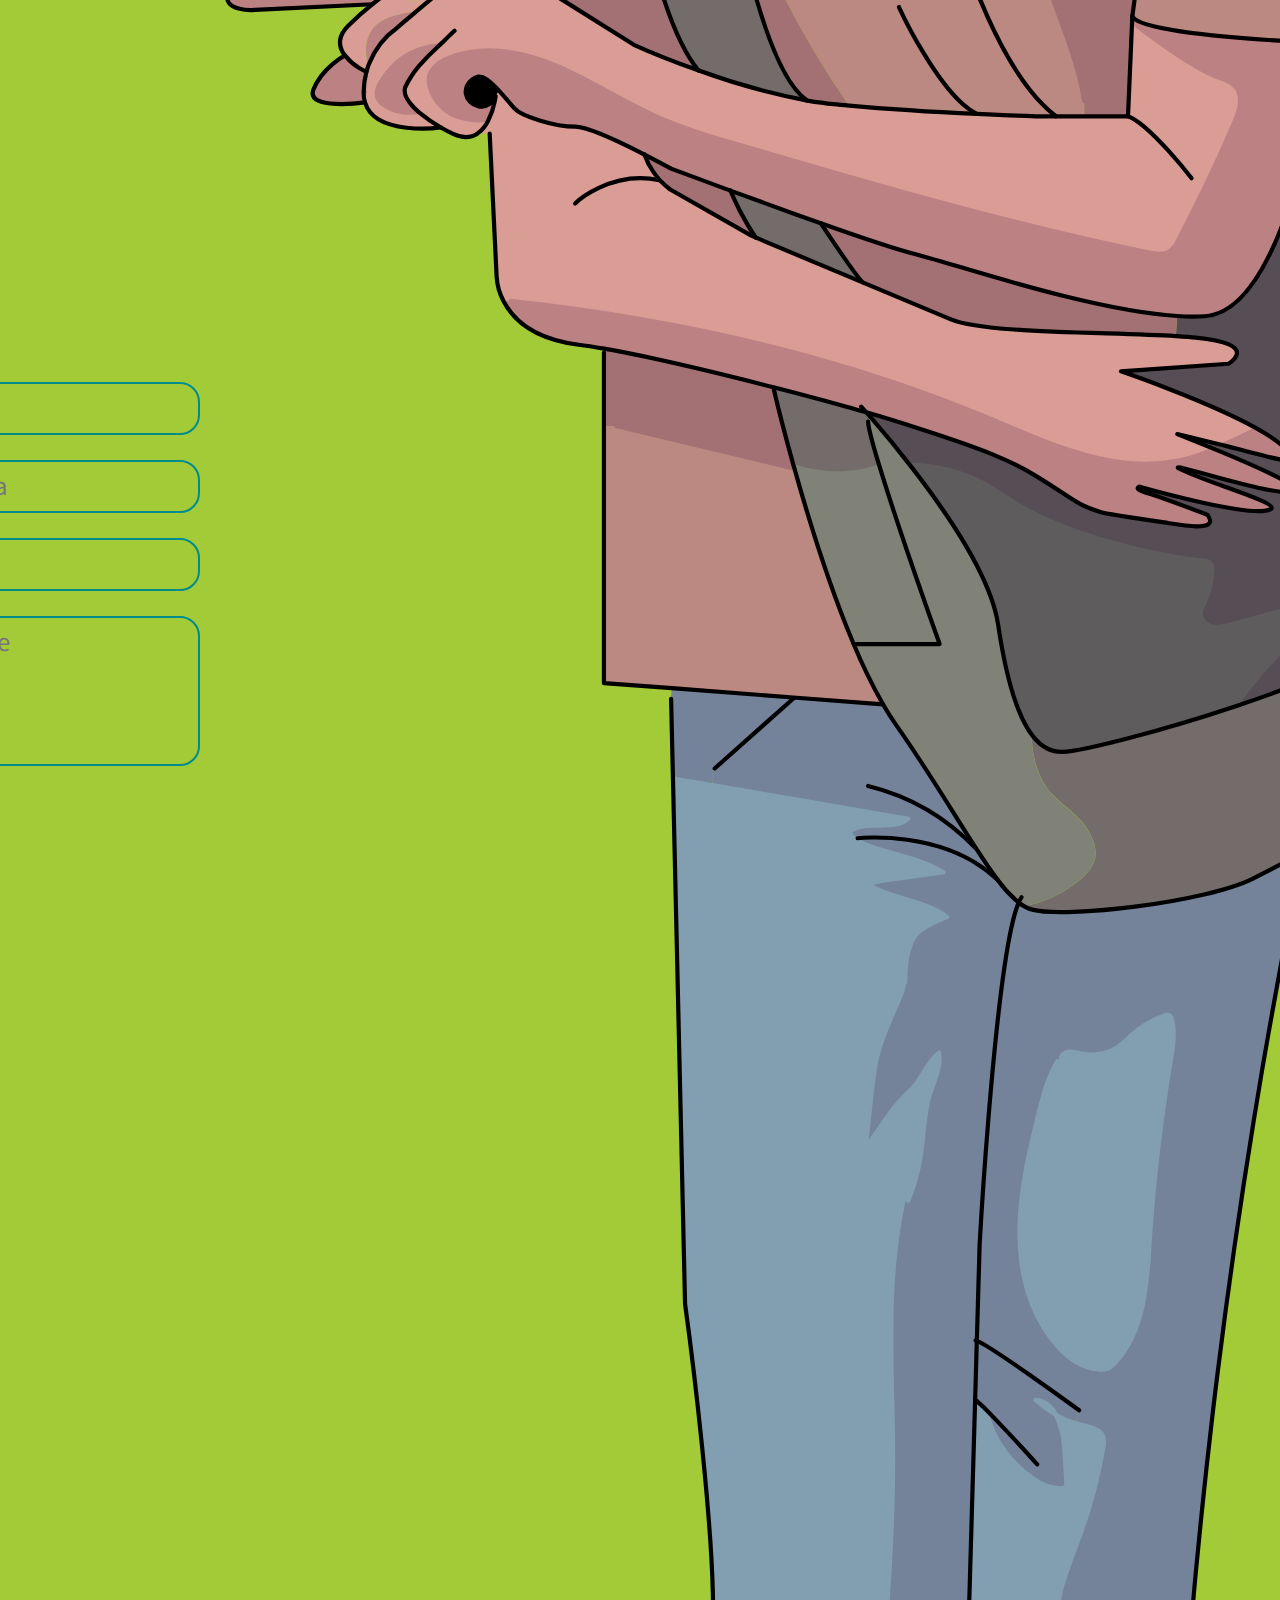
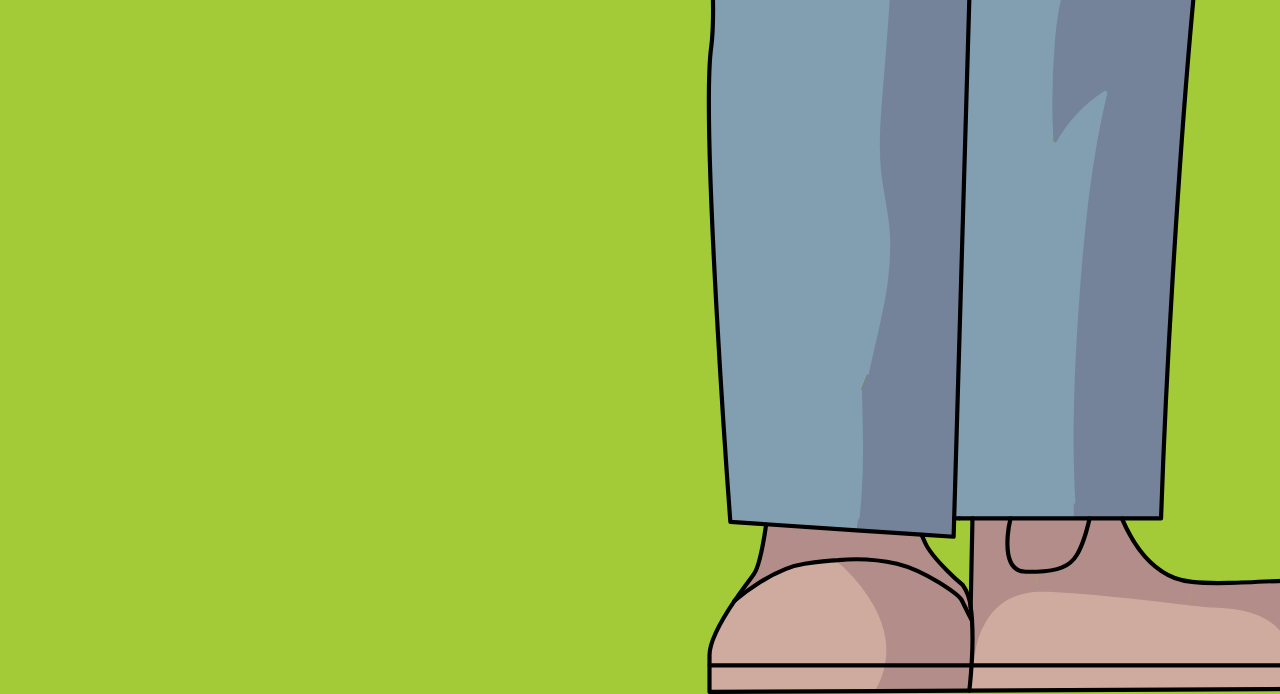
==== commit 088b75b1: "Add files via upload" ====
--- a/index.html
+++ b/index.html
@@ -5,281 +5,89 @@
     <!-- Заголовок страницы, контейнер для других важных данных (не отображается) -->
     <head>
         <!-- Заголовок страницы в браузере -->
-        <title>Shopno</title>
+        <title>Serhii Lytvynenko</title>
         <!-- Адаптив -->
         <meta name="viewport" content="width=device-width, initial-scale=1.0, maximum-scale=1.0, user-scalable=0" />
         <!-- Подключаем CSS -->
         <link rel="stylesheet" href="css/style.css" />
         <!-- Кодировка страницы -->
         <meta charset="UTF-8">
-        <!--fonts-->
-        <!--Merriweather-->
-        <link href="https://fonts.googleapis.com/css2?family=Merriweather:ital,wght@0,300;0,700;1,400;1,700&display=swap" rel="stylesheet">
-        <!--Montserrat-->
-        <link href="https://fonts.googleapis.com/css2?family=Montserrat:wght@400;700&display=swap" rel="stylesheet">
-        <!--Raleway-->
-        <link href="https://fonts.googleapis.com/css2?family=Raleway:wght@400;500&display=swap" rel="stylesheet">
+        <!-- fonts-->
+        <link href="https://fonts.googleapis.com/css2?family=Noto+Sans+KR:wght@300&display=swap" rel="stylesheet">
     </head>
     <body>
-    <div class="sectionStart">
-        <div class="logo"> <p>sh<span>o</span>pno</p></div>
-        <div class="title"><h1>Say Hello to <span>SHOPNO! <br> Agency</span> CORPORATE SHOPNO Theme</h1>
-        <div class="buttonContactUs"> <p>Contact us</p></div>
-        </div>
-        <div class="juiceImg"><img src="./img/5-layers.png" alt="" class="juice"></div>
+
+    <div class="bgBuble">
+    <object class="bgBuble_svg" type="image/svg+xml" data="./img/svg/bubleMain.svg">
+    </object>
+    </div>
+    <div class="bgBuble2">
+    <object class="bgBuble_svg2" type="image/svg+xml" data="./img/svg/bubleMain2.svg">
+    </object>
     </div>
 
-<!--    my end-->
-    <div class="sectionAboutUs">
-        <div class="sectionTitle">
-            <h2>ABOUT US <br> <span>Lorem ipsum dolor sit amet event landing template</span></h2>
-        </div>
-        <div class="aboutUs">
-           <div class="slider">
-               <div class="slider_img">
-                    <div class="blockBehind"></div>
-                   <img src="./img/Image.png" alt="">
-               </div>
-               <div class="slider_radio">
-                   <input type="radio" name="r" class="slide1">
-                   <input type="radio" name="r" class="slide2" checked>
-                   <input type="radio" name="r" class="slide3">
-                   <input type="radio" name="r" class="slide4">
-               </div>
-           </div>
-            <div class="aboutUs_text">
-                <h2>We Actually Do amazing works</h2>
-                <br>
-                <p>A visual approach is an approach to a runway at an airport
-                conducted under instrument flight rules. The pilot must at all times have either the airport or the preceding aircraft in approach correct sight. conducted under instrument flight rules. The pilot must at all times.
-                <br> <br>
-                Preceding aircraft in approach correct sight. conducted under instrument flight rules.
-                </p>
-                <br>
-                <h2>why we are the great?</h2>
-                <br>
-                <p>A visual approach is an approach to a runway at an airport
-                conducted under instrument flight rules.
-                The preceding aircraft in approach correct sight.
-                </p>
-            </div>
-        </div>
-    </div>
-
-    <div class="sectionFeaturedWorks">
-        <div class="sectionTitle">
-            <h2>featured works<br> <span>Lorem ipsum dolor sit amet event landing template</span></h2>
-        </div>
-        <div class="galery">
-            <div class="galery_image"> <img src="./img/banner3.png" alt=""></div>
-            <div class="galery_image"> <img src="./img/5.png" alt=""></div>
-            <div class="galery_image"> <img src="./img/6.png" alt=""></div>
-            <div class="galery_image"> <img src="./img/work4.png" alt=""></div>
-            <div class="galery_image"> <img src="./img/9.png" alt=""></div>
-            <div class="galery_image"> <img src="./img/home_dietitian_sectionbg_1.png" alt=""></div>
-        </div>
-    </div>
-
-
-
-
-
-
-    <div class="sectionOurServices">
-        <div class="sectionTitle">
-            <h2>our services<br> <span>Lorem ipsum dolor sit amet event landing template</span></h2>
-        </div>
-        <div class="galery2">
-            <div class="galery_image__66">
-            <a href="#"><div class=hoverEfect>
-                <h2>cool psd Design</h2>
-                <p>Our most popular service is our we know that sometimes it’s something and you middle most...
-                <br> <br>
-                know more →
-                </p>
-            </div></a>
-            <img src="./img/home_dietitian_sectionbg_12.png" alt="">
-            </div>
-            <div class="galery_image__33">
-            <a href="#"><div class=hoverEfect>
-                <h2>cool psd Design</h2>
-                <p>Our most popular service is our we know that sometimes it’s something and you middle most...
-                <br> <br>
-                know more →
-                </p>
-            </div></a>
-            <img src="./img/img-9.png" alt=""></div>
-            <div class="galery_image__66">
-            <a href="#"><div class=hoverEfect>
-                <h2>Designing is The Cool</h2>
-                <p>Our most popular service is our Virtual Receptionist. We know that ...
-                <br> <br>
-                know more →
-                </p>
-            </div></a>
-            <img src="./img/griego3_1x.png" alt=""></div>
-            <div class="galery_image__33">
-            <a href="#"><div class=hoverEfect>
-                <h2>PSD TO HTML KORI</h2>
-                <p>We know that sometimes it’s something and you middle most...
-                <br> <br>
-                know more →
-                </p>
-            </div></a>
-            <img src="./img/careers-00.png" alt=""></div>
-            <div class="galery_image__33">
-            <a href="#"><div class=hoverEfect>
-                <h2>cool psd Design</h2>
-                <p>Our most popular service is our we know that sometimes it’s something and you middle most...
-                <br> <br>
-                know more →
-                </p>
-            </div></a>
-            <img src="./img/griego4_1x.png" alt=""></div>
-            <div class="galery_image__66">
-            <a href="#"><div class=hoverEfect>
-                <h2>Designing is The Cool</h2>
-                <p>Our most popular service is our Virtual Receptionist. We know that ...
-                <br> <br>
-                know more →</p>
-            </div></a>
-            <img src="./img/blog-3.png" alt=""></div>
-        </div>
-    </div>
-
-
-
-
-
-
-
-
-    <div class="sectionSmallTeam">
-        <div class="sectionTitle">
-            <h2>small team<br> <span>Lorem ipsum dolor sit amet event landing template</span></h2>
-        </div>
-        <div class="galery">
-            <div class="galery_image">
-            <div class="hover_SmallTeam">
-                <h2>AL RAYHAN / <span>UI Designer</span></h2>
-                <p>Lorem Ipsum is not simply is  an action designer random text.It has roots in a piece. </p>
-            </div>
-            <img src="./img/team_3.png" alt=""></div>
-            <div class="galery_image">
-            <div class="hover_SmallTeam">
-                <h2>AL RAYHAN / <span>UI Designer</span></h2>
-                <p>Lorem Ipsum is not simply is  an action designer random text.It has roots in a piece. </p>
-            </div>
-            <img src="./img/team_4.png" alt=""></div>
-            <div class="galery_image">
-            <div class="hover_SmallTeam">
-                <h2>AL RAYHAN / <span>UI Designer</span></h2>
-                <p>Lorem Ipsum is not simply is  an action designer random text.It has roots in a piece. </p>
-            </div>
-            <img src="./img/team_1.png" alt=""></div>
-            <div class="galery_image">
-            <div class="hover_SmallTeam">
-                <h2>AL RAYHAN / <span>UI Designer</span></h2>
-                <p>Lorem Ipsum is not simply is  an action designer random text.It has roots in a piece. </p>
-            </div>
-            <img src="./img/team_2.png" alt=""></div>
-            <div class="galery_image">
-            <div class="hover_SmallTeam">
-                <h2>AL RAYHAN / <span>UI Designer</span></h2>
-                <p>Lorem Ipsum is not simply is  an action designer random text.It has roots in a piece. </p>
-            </div>
-            <img src="./img/3.png" alt=""></div>
-            <div class="galery_image">
-            <div class="hover_SmallTeam">
-                <h2>AL RAYHAN / <span>UI Designer</span></h2>
-                <p>Lorem Ipsum is not simply is  an action designer random text.It has roots in a piece. </p>
-            </div>
-            <img src="./img/team_3.png" alt=""></div>
-        </div>
-    </div>
-
-
-
-    <div class="sectionWhatTheySays">
-        <div class="sectionTitle">
-            <h2>what they says<br> <span>Lorem ipsum dolor sit amet event landing template</span></h2>
-        </div>
-        <div class="teamSlider">
-           <div class="slider" style="flex-basis: 33%;">
-               <div class="slider_img">
-                    <div class="blockBehind"></div>
-                   <img src="./img/team_1.png" alt="">
-               </div>
-               <div class="slider_radio">
-                   <input type="radio" name="r2" class="slide11">
-                   <input type="radio" name="r2" class="slide22" checked>
-                   <input type="radio" name="r2" class="slide33">
-                   <input type="radio" name="r2" class="slide44">
-               </div>
-           </div>
-            <div class="textCard">
-                <div class="textBlock">
-                    <h2>AL RAYHAN <span>/UI/UX DESIGNER</span></h2>
-                    <br>
-                    <p>Lorem Ipsum is simply dummy text of the printing and you standard dummy know that text ever since the 1500s, when an unknown printer took a galley of type and scrambled it to make a type specimen book.</p>
+    <main>
+        <div class="fullScreen">
+            <div class="fullScreen_content">
+                <div class="fullScreen_content_contentSide">
+                    <h1> <span>Hi,</span> I'm Serhii Lytvynenko </h1><br>
+                    <p>Lorem ipsum dolor sit amet, consectetur adipisicing elit. Modi in veritatis eligendi doloremque labore quis neque quibusdam dolorum asperiores commodi.</p>
                 </div>
-                <div class="buttons">
-                    <div class="buttonSlider"> <img src="./img/Shape_3.png" alt="" class="visibleButton">
-                    <img src="./img/Shape_4.png" alt="" style="transform:rotate(180deg);" class="changeButton">
-                    </div>
-                    <div class="buttonSlider"> <img src="./img/Shape_3.png" alt="" style="transform:rotate(180deg);" class="visibleButton">
-                    <img src="./img/Shape_4.png" alt="" class="changeButton">
-                    </div>
+                <div class="fullScreen_content_imgSide">
+                    <object class="me_svg" type="image/svg+xml" data="./img/svg/meHand.svg"></object>
                 </div>
             </div>
         </div>
-    </div>
 
 
-    <div class="sectionTitle">
-        <img src="./img/1_copy_2.png" alt="">
-    </div>
+        <div class="fullScreen">
+            <div class="fullScreen_content">
+                <div class="fullScreen_content_imgSide">
+                    <object class="me_svg" type="image/svg+xml" data="./img/svg/meSitting.svg"></object>
+                </div>
+                <div class="fullScreen_content_contentSide">
+                    <h1> A few words about me</h1><br>
+                    <p>Lorem ipsum dolor sit amet, consectetur adipisicing elit. Modi in veritatis eligendi doloremque labore quis neque quibusdam dolorum asperiores commodi. lorem500</p>
+                </div>
+            </div>
+        </div>
+
+        <div class="works">
+           <h2>Several of my projects</h2>
+            <div class="works_block">
+                <img src="./img/prekrasnoe.png" alt="">
+                <p>portfolio</p>
+                <a href=""></a>
+            </div>
+        </div>
 
 
-
-    <div class="feedBack">
-       <div class="feedBack_blocks">
-            <div class="massageBlock">
-                <input type="name" placeholder="Name*">
-                <input type="text" placeholder="Subject*">
-                <input type="mail" placeholder="E-mail*">
-                <textarea type="text" placeholder="Massage*" symbols="40"></textarea>
-                <div class="buttonSend">
-                    <p>SEND MESSAGE</p>
-                </div>
+        <div class="fullScreen_content_contentSide form">
+            <form method="POST" action="https://formspree.io/sergey159123@ukr.net">
+            <div class="group">
+              <input type="text" required>
+              <span class="bar"></span>
+              <label>Ваше имя</label>
             </div>
-            <div class="novigationBlock">
-                <p> Adress line 1  <br>
-                    Adress line 2  <br>
-                    Phone: +548 945645 <br>
-                    Fax: +456456 54546 <br> <br>
-
-                    Web: www.designagency.net <br>
-                    E-mail: info@designagency.net
-           </p>
-           <div class="map">
-                <iframe width="100%" height="100%" src="https://maps.google.com/maps?width=700&amp;height=440&amp;hl=en&amp;q=%D0%97%D0%B0%D0%BF%D0%BE%D1%80%D0%BE%D0%B6%D1%8C%D0%B5%2C%20%D0%A0%D0%B5%D0%BA%D0%BE%D1%80%D0%B4%D0%BD%D0%B0%D1%8F%2029+(%D0%9D%D0%B0%D0%B7%D0%B2%D0%B0%D0%BD%D0%B8%D0%B5)&amp;ie=UTF8&amp;t=&amp;z=13&amp;iwloc=B&amp;output=embed" frameborder="0" scrolling="no" marginheight="0" marginwidth="0"></iframe>
-           </div>
+            <div class="group">
+              <input type="email" required>
+              <span class="bar"></span>
+              <label>Номер телефона</label>
             </div>
+            <div class="group">
+              <input type="text" required>
+              <span class="bar"></span>
+              <label>24+25=</label>
+            </div>
+            <div class="group">
+              <textarea type="text" required></textarea>
+              <span class="bar"></span>
+              <label>Ваше сообщение</label>
+            </div>
+            <input class="feedback_button" type="submit" value="Send">
+            </form>
+            <object class="me_svg" type="image/svg+xml" data="./img/svg/me.svg"></object>
         </div>
-    </div>
-
-    <footer>
-
-       <h2>FOLLOW US</h2>
-       <div class="links">
-       <div class="socialLinks"> <img src="./img/pinterest.svg" alt=""></div>
-       <div class="socialLinks"> <img src="./img/instagram.svg" alt=""></div>
-       <div class="socialLinks"> <img src="./img/twitter.svg" alt=""></div>
-       <div class="socialLinks"> <img src="./img/facebook.svg" alt=""></div>
-       </div>
-       <p>All Rights Reserved</p>
-    </footer>
-
+    </main>
     </body>
 </html>
--- a/css/style.css
+++ b/css/style.css
@@ -72,551 +72,217 @@
 }
 
 /*--------------------*/
-.sectionTitle {
-  display: flex;
-  justify-content: center;
-  align-items: center;
-  padding: 130px 170px;
-  text-align: center;
-}
-.sectionTitle h2 {
-  display: block;
-  opacity: 0.9;
-  color: #000000;
-  font-family: Montserrat;
-  font-size: 38px;
-  font-weight: 700;
-  line-height: 28px;
-  text-transform: uppercase;
-  letter-spacing: 2.28px;
-}
-.sectionTitle span {
-  display: block;
-  opacity: 0.62;
-  color: #000000;
-  font-family: Merriweather;
-  font-size: 18px;
-  font-weight: 400;
-  line-height: 28px;
-  text-transform: uppercase;
-  letter-spacing: 1.08px;
-}
-
-.slider {
-  flex-basis: 50%;
-  margin: 0 50px 0 0;
-}
-
-.slider_img {
-  position: relative;
-  display: flex;
-  align-items: center;
-  justify-content: center;
-}
-.slider_img img {
-  z-index: 2;
-  box-shadow: -20px 0 30px -30px rgba(0, 0, 0, 0.5), 20px 0 30px -30px rgba(0, 0, 0, 0.5);
-}
-
-.blockBehind {
-  width: 440px;
-  height: 415px;
+body {
+  overflow-x: hidden;
+  font-family: "Noto Sans KR", sans-serif;
+  background: #A3CB38;
+}
+
+.bgBuble {
+  right: 0;
   position: absolute;
-  background: #eeeff1;
   z-index: 1;
 }
-
-.slider_radio {
-  padding: 40px 0 0 0;
-}
-.slider_radio input {
-  -webkit-appearance: none;
-  appearance: none;
-  cursor: pointer;
-  border-radius: 35%;
-  width: 16px;
-  height: 16px;
-  background: #d0d0d0;
-  transition: 0.2s all linear;
-  margin-right: 3px;
-  position: relative;
-}
-.slider_radio input:checked {
-  background: #71f6eb;
-}
-
-.galery {
-  display: inline-flex;
-  flex-wrap: wrap;
-  width: 1170px;
-}
-.galery .galery_image {
-  padding: 7.5px;
-  flex-basis: 33%;
-  display: flex;
-  justify-content: center;
-  align-items: center;
-  position: relative;
-}
-
-body {
+.bgBuble .bgBuble_svg {
+  width: 600px;
+}
+
+.bgBuble2 {
   left: 0;
+  top: 100vh;
+  position: absolute;
+  z-index: 1;
+}
+.bgBuble2 .bgBuble_svg2 {
+  width: 400px;
+}
+
+main {
   top: 0;
-  margin: 0;
-}
-
-.sectionStart {
-  padding: 65px 150px;
-  height: 100vh;
-  background: #eff0f2;
-  position: relative;
-}
-.sectionStart .logo {
-  display: flex;
-  justify-content: center;
-  align-items: center;
-  padding: 10px;
-  width: 110px;
-  border: 5px solid #170f1c;
-}
-.sectionStart .logo p {
-  text-shadow: 0 0 2px rgba(21, 21, 22, 0.75);
-  color: #000000;
-  font-family: Montserrat;
-  font-size: 17px;
-  font-weight: bold;
-  line-height: 28px;
-}
-.sectionStart .logo p span {
-  color: #77efe5;
-  font-size: 21px;
-  font-weight: bold;
-  letter-spacing: 1.26px;
-}
-.sectionStart .title {
+  left: 0;
   width: 100%;
   height: 100%;
-  position: relative;
-  display: flex;
+}
+
+.fullScreen {
+  width: 100vw;
+  min-height: 100vh;
+  position: relative;
+  /* Old - iOS 6-, Safari 3.1~6, Blackberry 7 */
+  /* TWEENER - IE 10 */
+  /* New - Safari 6.1+. iOS 7.1+, Blackberry 10 */
+  display: -moz-flex;
+  display: flex;
+  /* New, Spec - Firefox, Chrome, Opera */
+  /* Chrome 21+, Safari Not supported. */
+  -moz-justify-content: center;
+  /* Chrome 21+, Safari Not supported. */
+  justify-content: center;
+  /* Firefox 20+, Opera 12.10, IE Not supported. */
+}
+.fullScreen .fullScreen_content {
+  z-index: 2;
+  min-height: 100vh;
+  margin: 0 50px;
+  /* Old - iOS 6-, Safari 3.1~6, Blackberry 7 */
+  /* TWEENER - IE 10 */
+  /* New - Safari 6.1+. iOS 7.1+, Blackberry 10 */
+  display: -moz-flex;
+  display: flex;
+  /* New, Spec - Firefox, Chrome, Opera */
+  /* Chrome 21+, Safari Not supported. */
+  -moz-justify-content: center;
+  /* Chrome 21+, Safari Not supported. */
+  justify-content: center;
+  /* Firefox 20+, Opera 12.10, IE Not supported. */
+  /* Safari 7.0+, Chrome 21.0+ */
+  -moz-align-items: center;
   align-items: center;
+  /* Firefox 20.0+, IE11+, Opera 12.10 */
+}
+.fullScreen .fullScreen_content_contentSide {
+  margin: 0 0 0 20px;
+  /* Chrome 21.0+, But Safari & Android & iOS Not supported. */
+  flex-basis: 40%;
+  /* Firefox 22+, IE11, Opera 12.10 */
+}
+.fullScreen h1 {
+  font-size: 50px;
+  line-height: 60px;
+  font-weight: bold;
+}
+.fullScreen span {
+  border-radius: 10px;
+  color: #fff;
+  background: #008C8B;
+}
+.fullScreen p {
+  font-size: 30px;
+  line-height: 35px;
+}
+.fullScreen .fullScreen_content_imgSide {
+  margin: 0 20px 0 0;
+  /* Chrome 21.0+, But Safari & Android & iOS Not supported. */
+  flex-basis: 30%;
+  /* Firefox 22+, IE11, Opera 12.10 */
+}
+.fullScreen .me_svg {
+  max-height: 80vh;
+}
+
+.works {
+  padding: 50px 0;
+  margin: auto 50px;
+  text-align: center;
+}
+.works .works_block {
+  position: relative;
+  transition: 0.3s ease-out;
+  /* Old - iOS 6-, Safari 3.1~6, Blackberry 7 */
+  /* TWEENER - IE 10 */
+  /* New - Safari 6.1+. iOS 7.1+, Blackberry 10 */
+  display: -moz-flex;
+  display: flex;
+  /* New, Spec - Firefox, Chrome, Opera */
+  /* Safari 7.0+, Chrome 21.0+ */
+  -moz-align-items: center;
+  align-items: center;
+  /* Firefox 20.0+, IE11+, Opera 12.10 */
+  /* Chrome 21.0+, But Safari & Android & iOS Not supported. */
+  -moz-flex-direction: column;
+  flex-direction: column;
+  /* Firefox 28+, IE11, Opera 12.10 */
+}
+.works img {
+  width: 400px;
+}
+.works .works_block:hover {
+  background: #008C8B;
+}
+
+.form {
+  /* Old - iOS 6-, Safari 3.1~6, Blackberry 7 */
+  /* TWEENER - IE 10 */
+  /* New - Safari 6.1+. iOS 7.1+, Blackberry 10 */
+  display: -moz-flex;
+  display: flex;
+  /* New, Spec - Firefox, Chrome, Opera */
+  /* Safari 7.0+, Chrome 21.0+ */
+  -moz-align-items: center;
+  align-items: center;
+  /* Firefox 20.0+, IE11+, Opera 12.10 */
+  /* Chrome 21+, Safari Not supported. */
+  -moz-justify-content: center;
+  /* Chrome 21+, Safari Not supported. */
   justify-content: center;
-  flex-direction: column;
-}
-.sectionStart .title h1 {
-  text-align: center;
-  font-family: Montserrat;
-  font-size: 45px;
-  font-weight: 700;
-  text-transform: uppercase;
-  letter-spacing: 2.7px;
-  line-height: 50px;
-  text-shadow: 4px 8px 10px rgba(0, 0, 0, 0.24);
-  color: #505050;
-  margin: 0 0 50px 0;
-}
-.sectionStart .title span {
-  background: #aceae6;
-}
-.sectionStart .title .buttonContactUs {
-  display: flex;
-  justify-content: center;
-  align-items: center;
-  padding: 15px 50px;
-  border: 1px solid #777879;
-  margin: 100px 0 0 0;
-  transition: 0.2s;
+  /* Firefox 20+, Opera 12.10, IE Not supported. */
+}
+
+form {
+  margin: 0 25px;
+}
+
+.group {
+  position: relative;
+  margin: 25px 0;
+}
+.group label {
+  color: #777777;
+  font-size: 24px;
+  position: absolute;
+  pointer-events: none;
+  left: 10px;
+  top: 13px;
+  transition: 0.2s ease all;
+  -moz-transition: 0.2s ease all;
+  -webkit-transition: 0.2s ease all;
+}
+.group input, .group textarea {
+  font-size: 20px;
+  padding: 10px;
+  display: block;
+  width: 400px;
+  border: none;
+  background: #A3CB38;
+  border: 2px solid #008C8B;
+  border-radius: 20px;
+  -webkit-appearance: none;
+}
+.group textarea {
+  height: 150px;
+  resize: none;
+}
+
+.group:last-child,
+.group:first-child {
+  margin: 0;
+}
+
+input:focus {
+  outline: none;
+}
+
+/* active state */
+input:focus ~ label, input:valid ~ label, textarea:focus ~ label, textarea:valid ~ label {
+  top: -22px;
+  font-size: 20px;
+}
+
+.feedback_button {
+  position: relative;
+  border: 2px solid #008C8B;
+  border-radius: 20px;
+  width: 50%;
+  background: #A3CB38;
   cursor: pointer;
-}
-.sectionStart .title .buttonContactUs p {
-  opacity: 0.75;
-  color: #000000;
-  font-family: Montserrat;
-  font-size: 18px;
-  line-height: 28px;
-  text-align: left;
-}
-.sectionStart .title .buttonContactUs:hover {
-  background: #aceae6;
-}
-.sectionStart .juiceImg {
-  position: absolute;
-  right: 260px;
-  bottom: 130px;
-}
-
-.sectionAboutUs {
-  text-align: center;
-  background: #f8fafa;
-}
-.sectionAboutUs .aboutUs {
-  display: inline-flex;
-  width: 950px;
-  padding: 0 0 115px 0;
-}
-.sectionAboutUs .aboutUs_text {
-  flex-basis: 50%;
-  margin: 0 0 0 50px;
-}
-.sectionAboutUs .aboutUs_text h2 {
-  opacity: 0.75;
-  color: #000000;
-  font-family: Merriweather;
-  font-size: 20px;
-  font-weight: bold;
-  line-height: 28px;
-  text-align: left;
-  text-transform: uppercase;
-  letter-spacing: 1.2px;
-}
-.sectionAboutUs .aboutUs_text p {
-  opacity: 0.74;
-  color: #000000;
-  font-family: Raleway;
-  font-size: 16px;
-  line-height: 28px;
-  text-align: left;
-  letter-spacing: 0.8px;
-}
-.sectionFeaturedWorks {
-  text-align: center;
-  background: #ffffff;
-  padding: 0 0 130px 0;
-}
-
-.hoverEfect {
-  display: none;
-  width: 100%;
-  height: 100%;
-  background: rgba(0, 0, 0, 0.5);
-  padding: 65px 30px;
-}
-.hoverEfect h2 {
-  opacity: 0.95;
-  color: #ffffff;
-  font-family: Merriweather;
-  font-size: 25px;
-  line-height: 29px;
-  text-align: left;
-  font-weight: bold;
-  text-transform: uppercase;
-  letter-spacing: 1px;
-}
-.hoverEfect p {
-  opacity: 0.9;
-  color: #ffffff;
-  font-family: Raleway;
-  font-size: 20px;
-  line-height: 25px;
-  text-align: left;
-  font-style: normal;
-  letter-spacing: 0.32px;
-}
-
-.sectionOurServices {
-  text-align: center;
-  background: #f9fbfb;
-  padding: 0 0 115px 0;
-}
-.sectionOurServices .galery2 {
-  display: inline-flex;
-  width: 1170px;
-  flex-wrap: wrap;
-}
-.sectionOurServices .galery_image__66 {
-  flex-basis: 66;
-  margin: 7.5px;
-  position: relative;
-}
-.sectionOurServices .galery_image__66 img {
-  width: 652px;
-  height: 370px;
-}
-.sectionOurServices .galery_image__33 {
-  flex-basis: 33.333333%;
-  margin: 7.5px;
-  position: relative;
-}
-.sectionOurServices .galery_image__33 img {
-  width: 474px;
-  height: 370px;
-}
-
-.galery_image__66:hover .hoverEfect {
-  position: absolute;
-  display: block;
-}
-
-.galery_image__33:hover .hoverEfect {
-  position: absolute;
-  display: block;
-}
-
-.sectionSmallTeam {
-  text-align: center;
-  background: #ffffff;
-  padding: 0 0 115px 0;
-}
-
-.hover_SmallTeam {
-  display: none;
-}
-.hover_SmallTeam h2 {
-  padding: 20px 40px 0 40px;
-  opacity: 0.95;
-  color: #000;
-  font-family: Merriweather;
-  font-size: 15px;
-  font-weight: bold;
-  line-height: 24px;
-}
-.hover_SmallTeam h2 span {
-  color: #767070;
-  font-family: "Merriweather - Regular";
-  font-style: italic;
-  letter-spacing: 0.45px;
-}
-.hover_SmallTeam p {
-  padding: 20px 40px 40px 40px;
-  float: left;
-  opacity: 0.8;
-  color: #000000;
-  font-family: Raleway;
-  font-size: 16px;
-  line-height: 24px;
-}
-
-.galery_image:hover .hover_SmallTeam {
-  display: block;
-  width: 80%;
-  height: 40%;
-  bottom: 50px;
-  background: #6ff5ea;
-  position: absolute;
-}
-
-.sectionWhatTheySays {
-  background: #f9fbfb;
-  padding: 0 0 115px 0;
-  text-align: center;
-}
-.sectionWhatTheySays .teamSlider {
-  display: inline-flex;
-  width: 1165px;
-}
-.sectionWhatTheySays .textCard {
-  position: relative;
-  display: flex;
-  justify-content: center;
-  flex-direction: column;
-  flex-basis: 66%;
-  margin: 12.5px 0 0 50px;
-}
-.sectionWhatTheySays .textBlock {
-  display: flex;
-  justify-content: center;
-  align-items: center;
-  flex-direction: column;
-  background: #eeeff1;
-  height: 415px;
-  padding: 0 85px;
-}
-.sectionWhatTheySays .textBlock h2 {
-  color: #000000;
-  font-family: "Merriweather - Bold";
-  font-size: 20px;
-  font-weight: bold;
-  letter-spacing: 1.2px;
-  text-transform: uppercase;
-}
-.sectionWhatTheySays .textBlock span {
-  font-family: "Merriweather - Regular";
-  font-weight: 400;
-  color: #787878;
-  font-size: 15px;
-  letter-spacing: 0.9px;
-  text-transform: uppercase;
-}
-.sectionWhatTheySays .textBlock p {
-  opacity: 0.7;
-  color: #000000;
-  font-family: Raleway;
-  font-size: 16px;
-  font-weight: 400;
-  line-height: 27px;
-  text-align: center;
-  letter-spacing: 0.96px;
-}
-
-.buttons {
-  position: relative;
-  display: flex;
-  justify-content: flex-end;
-  flex-direction: row;
-}
-.buttons .buttonSlider {
-  background: #ffffff;
-  padding: 20px;
-  width: -webkit-fit-content;
-  width: fit-content;
-  box-shadow: 0 0 5px 1px #bfbfbf;
-  margin: 30px 0 0 30px;
-  transition: 0.2s;
-  cursor: pointer;
-}
-.buttons .buttonSlider .changeButton {
-  display: none;
-}
-
-.buttonSlider:hover {
-  background: #71f6eb;
-}
-
-.buttonSlider:hover .changeButton {
-  display: block;
-}
-
-.buttonSlider:hover .visibleButton {
-  display: none;
-}
-
-.feedBack {
-  background: #f9fbfb;
-  display: flex;
-  justify-content: center;
-  padding: 123px 0;
-}
-.feedBack .feedBack_blocks {
-  width: 1140px;
-  display: flex;
-  justify-content: center;
-  align-items: center;
-}
-.feedBack .massageBlock {
-  height: 430px;
-  flex-basis: 60%;
-  display: flex;
-  flex-direction: column;
-  padding: 35px;
-  background-color: #eaebed;
-  margin: 0 15px 0 0;
-}
-.feedBack input, .feedBack textarea {
-  background: rgba(0, 0, 0, 0);
-  border-bottom: 1px solid rgba(0, 0, 0, 0.1);
-  font-family: Raleway;
-  color: #000000;
-  font-size: 20px;
-  resize: none;
-  height: 50px;
-  margin: 2.5px 0;
-}
-.feedBack textarea {
-  height: 100px;
-}
-.feedBack .buttonSend {
-  background: #6eeee4;
-  width: -webkit-fit-content;
-  width: fit-content;
-  padding: 25px;
-  transition: 0.5s;
-  cursor: pointer;
-  margin: 30px 0 0 0;
-}
-.feedBack .buttonSend p {
-  opacity: 0.7;
-  color: #000000;
-  font-family: Montserrat;
-  font-size: 18px;
-  font-weight: 500;
-  line-height: 28px;
-  text-transform: uppercase;
-}
-.feedBack .buttonSend:hover {
-  box-shadow: 0 0 10px 1px #7b7b7b;
-}
-.feedBack .novigationBlock {
-  height: 430px;
-  flex-basis: 40%;
-  margin: 0 0 0 15px;
-  padding: 30px;
-  background-color: #eaebed;
-}
-.feedBack .novigationBlock p {
-  opacity: 0.7;
-  color: #000000;
-  font-family: Raleway;
-  font-size: 15px;
-  font-weight: 400;
-  line-height: 24px;
-  text-align: left;
-  margin: 0 0 20px 8px;
-}
-.feedBack .map {
-  height: 200px;
-}
-
-::placeholder {
-  /* Chrome, Firefox, Opera, Safari 10.1+ */
-  color: #000000;
-  opacity: 1;
-}
-
-:-ms-input-placeholder {
-  /* Internet Explorer 10-11 */
-  font-family: "Merriweather - Bold";
-}
-
-::-ms-input-placeholder {
-  /* Microsoft Edge */
-  color: #ffffff;
-}
-
-footer {
-  background: #262b2e;
-  display: flex;
-  align-items: center;
-  justify-content: center;
-  flex-direction: column;
-  padding: 50px 0 50px 0;
-}
-footer h2 {
-  opacity: 0.8;
-  color: #ffffff;
-  font-family: Raleway;
-  font-size: 16px;
-  font-weight: 400;
-  line-height: 25px;
-  text-align: left;
-  text-transform: uppercase;
-}
-footer .links {
-  display: flex;
-}
-footer .socialLinks {
-  background: #424648;
-  padding: 10px;
-  transition: 0.5s;
-  margin: 20px 7px 35px 0;
-  width: -webkit-fit-content;
-  width: fit-content;
-  cursor: pointer;
-}
-footer .socialLinks img {
-  width: 30px;
-  height: 30px;
-}
-footer p {
-  margin: 30px 0 0 0;
-  opacity: 0.4;
-  color: #ffffff;
-  font-family: Raleway;
-  font-size: 16px;
-  font-weight: 500;
-  line-height: 25px;
-  text-align: center;
-  letter-spacing: 0.16px;
-}
-
-.socialLinks:hover {
-  background: #6eeee3;
+  transition: 0.2s ease all;
+  -moz-transition: 0.2s ease all;
+  -webkit-transition: 0.2s ease all;
+  color: #777777;
+  font-size: 30px;
+}
+
+.feedback_button:hover {
+  background: #008C8B;
+  color: #fff;
 }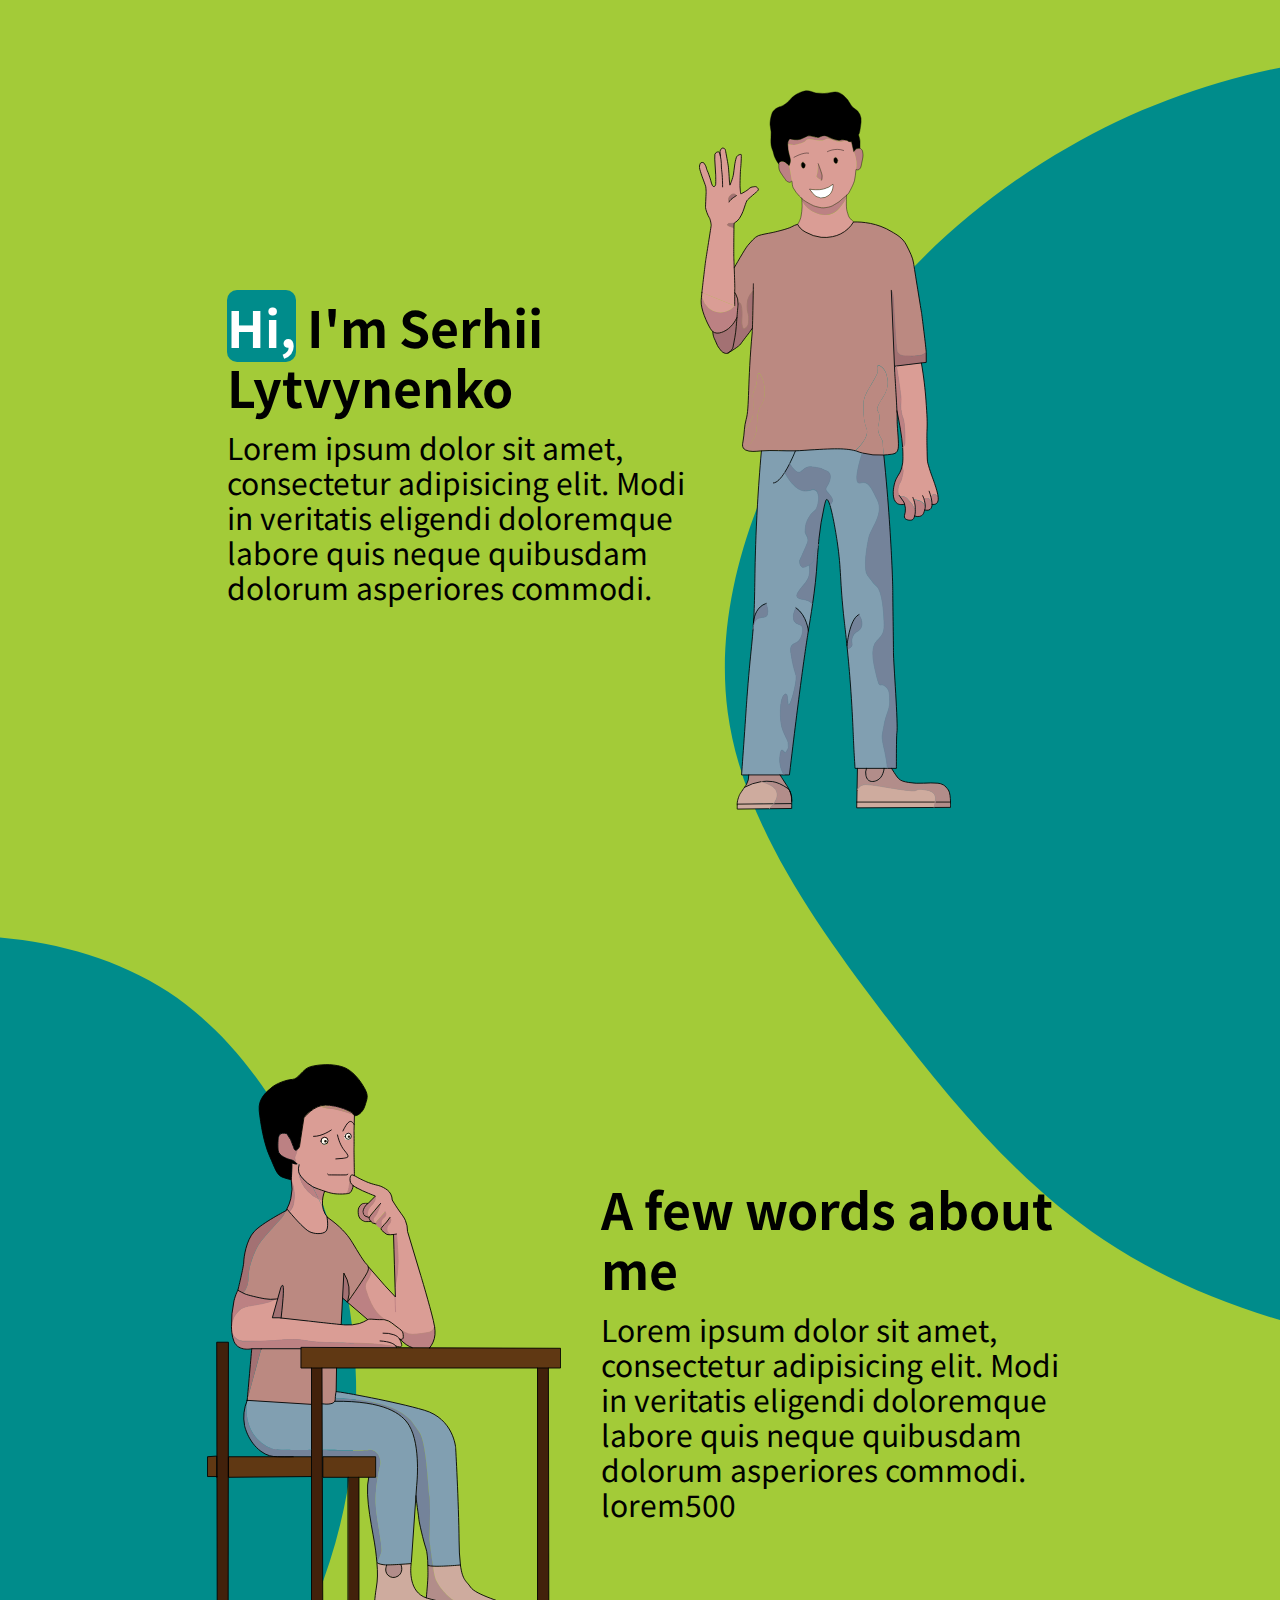
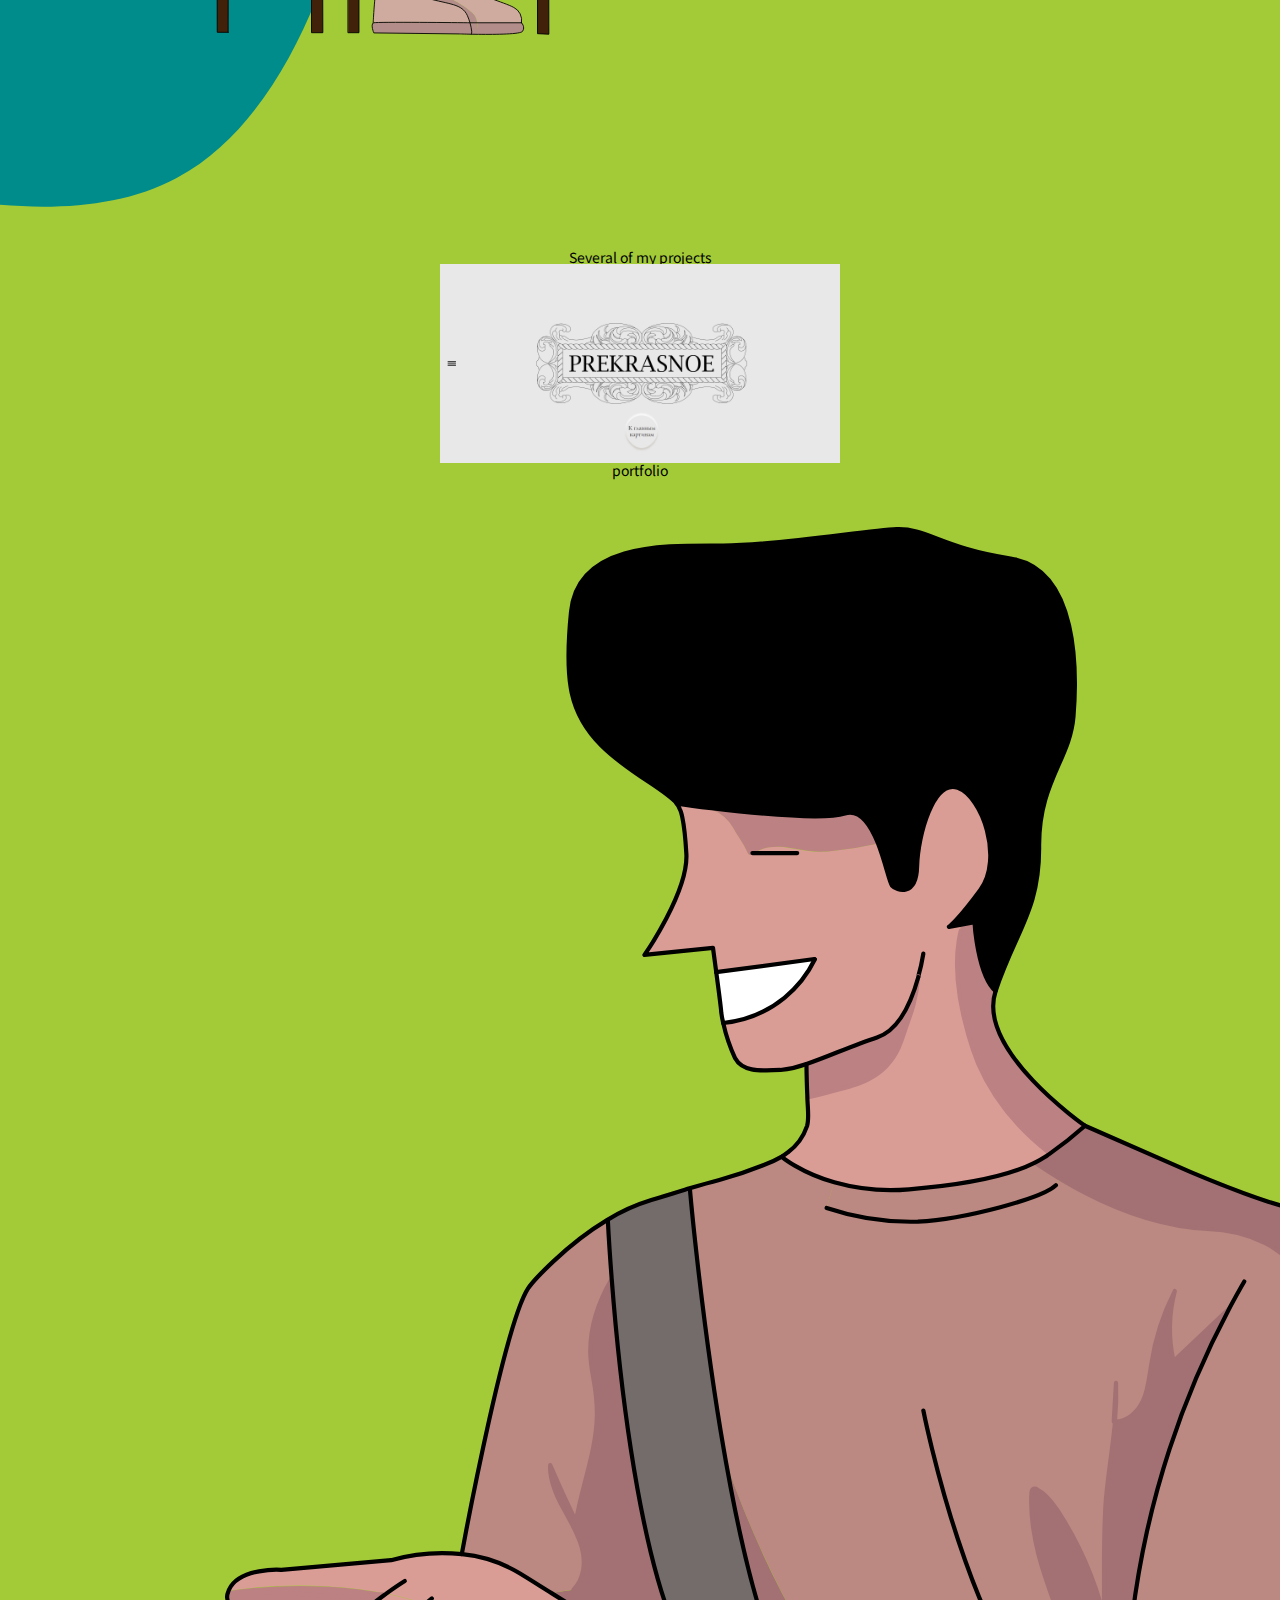
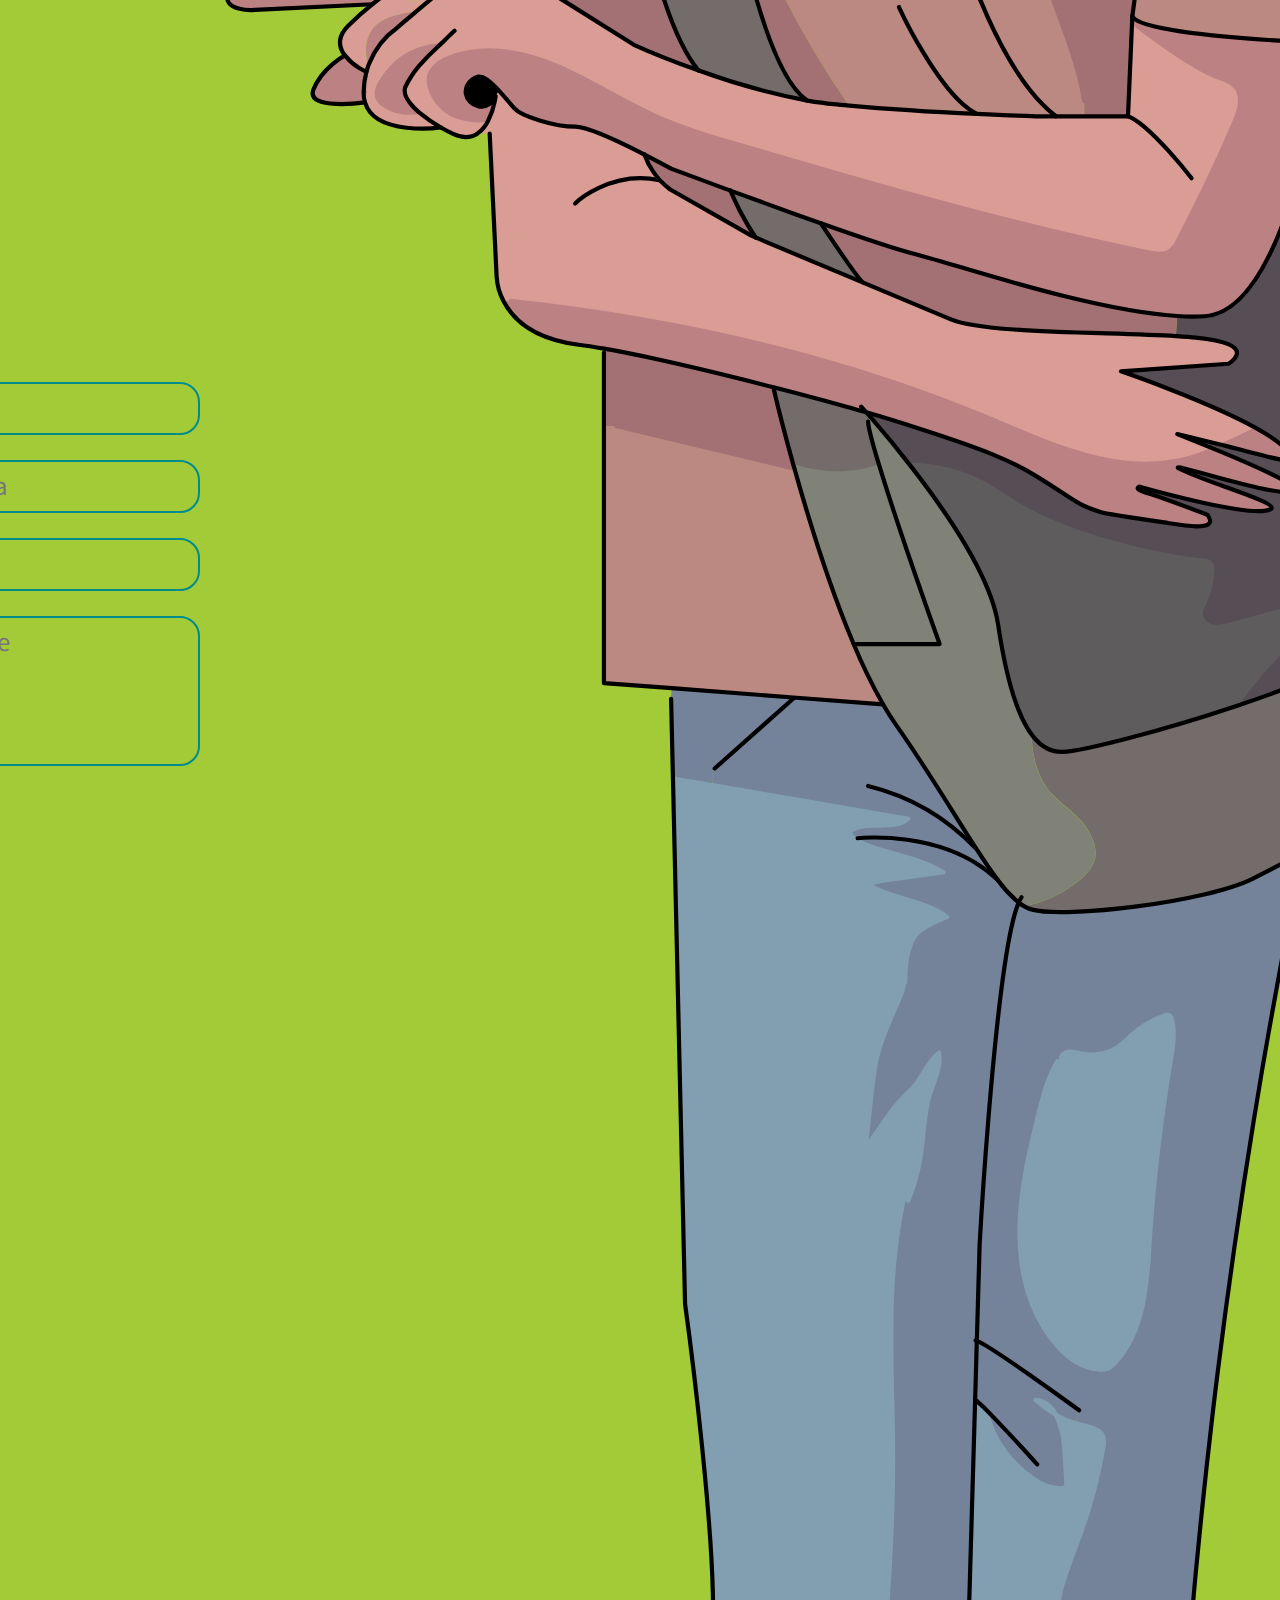
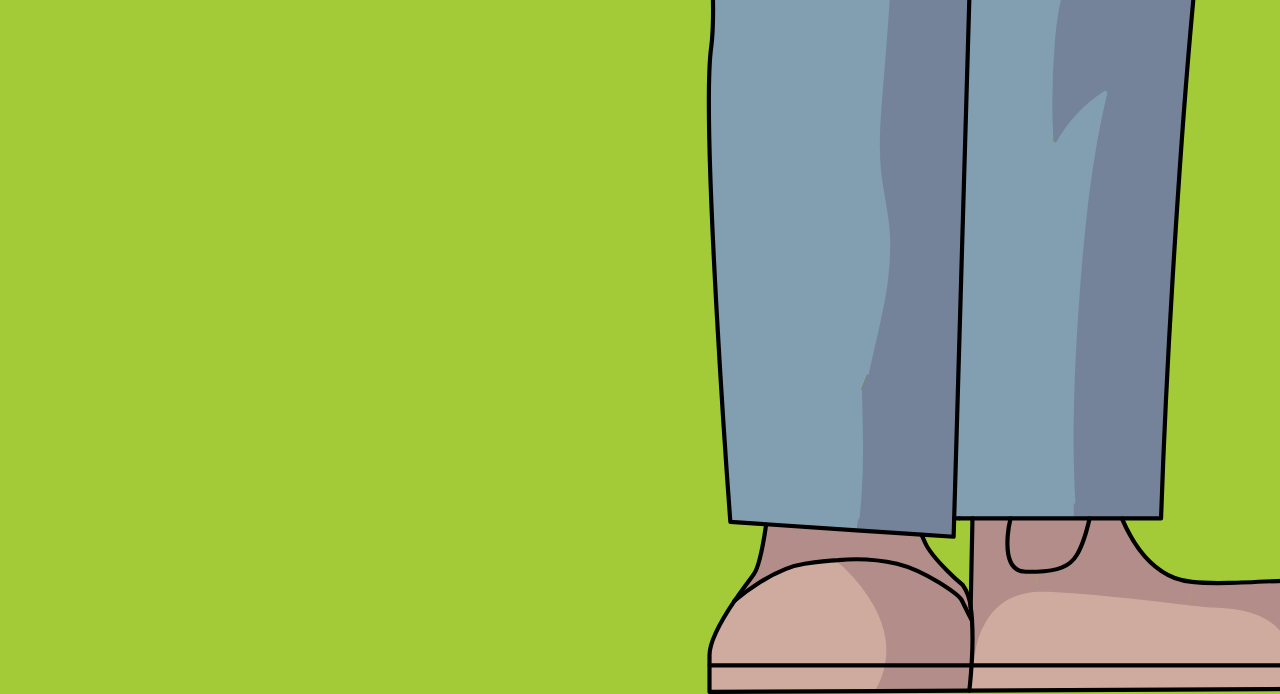
==== commit 7a7d4b62: "Add files via upload" ====
--- a/index.html
+++ b/index.html
@@ -63,7 +63,7 @@
 
 
         <div class="fullScreen_content_contentSide form">
-            <form method="POST" action="https://formspree.io/sergey159123@ukr.net">
+            <form method="POST" action="https://formspree.io/mbjpbzjr">
             <div class="group">
               <input type="text" required>
               <span class="bar"></span>
